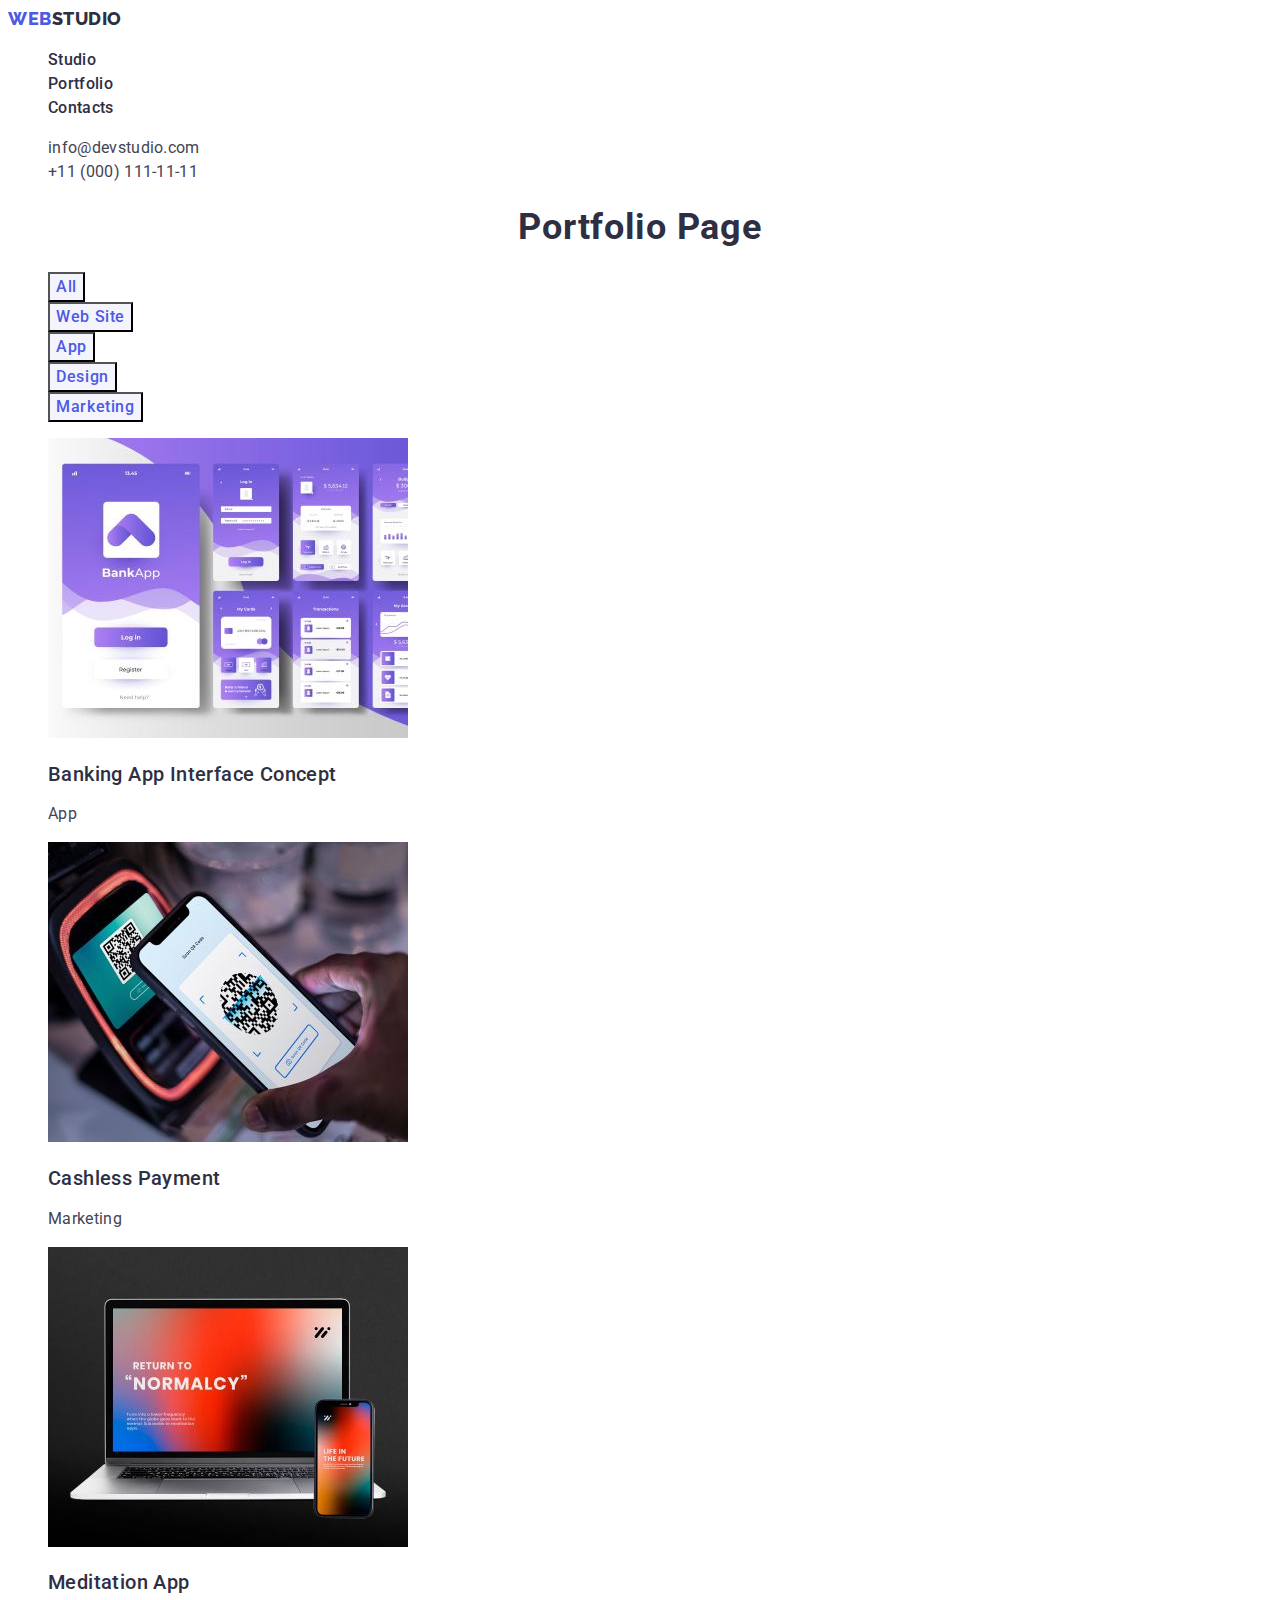
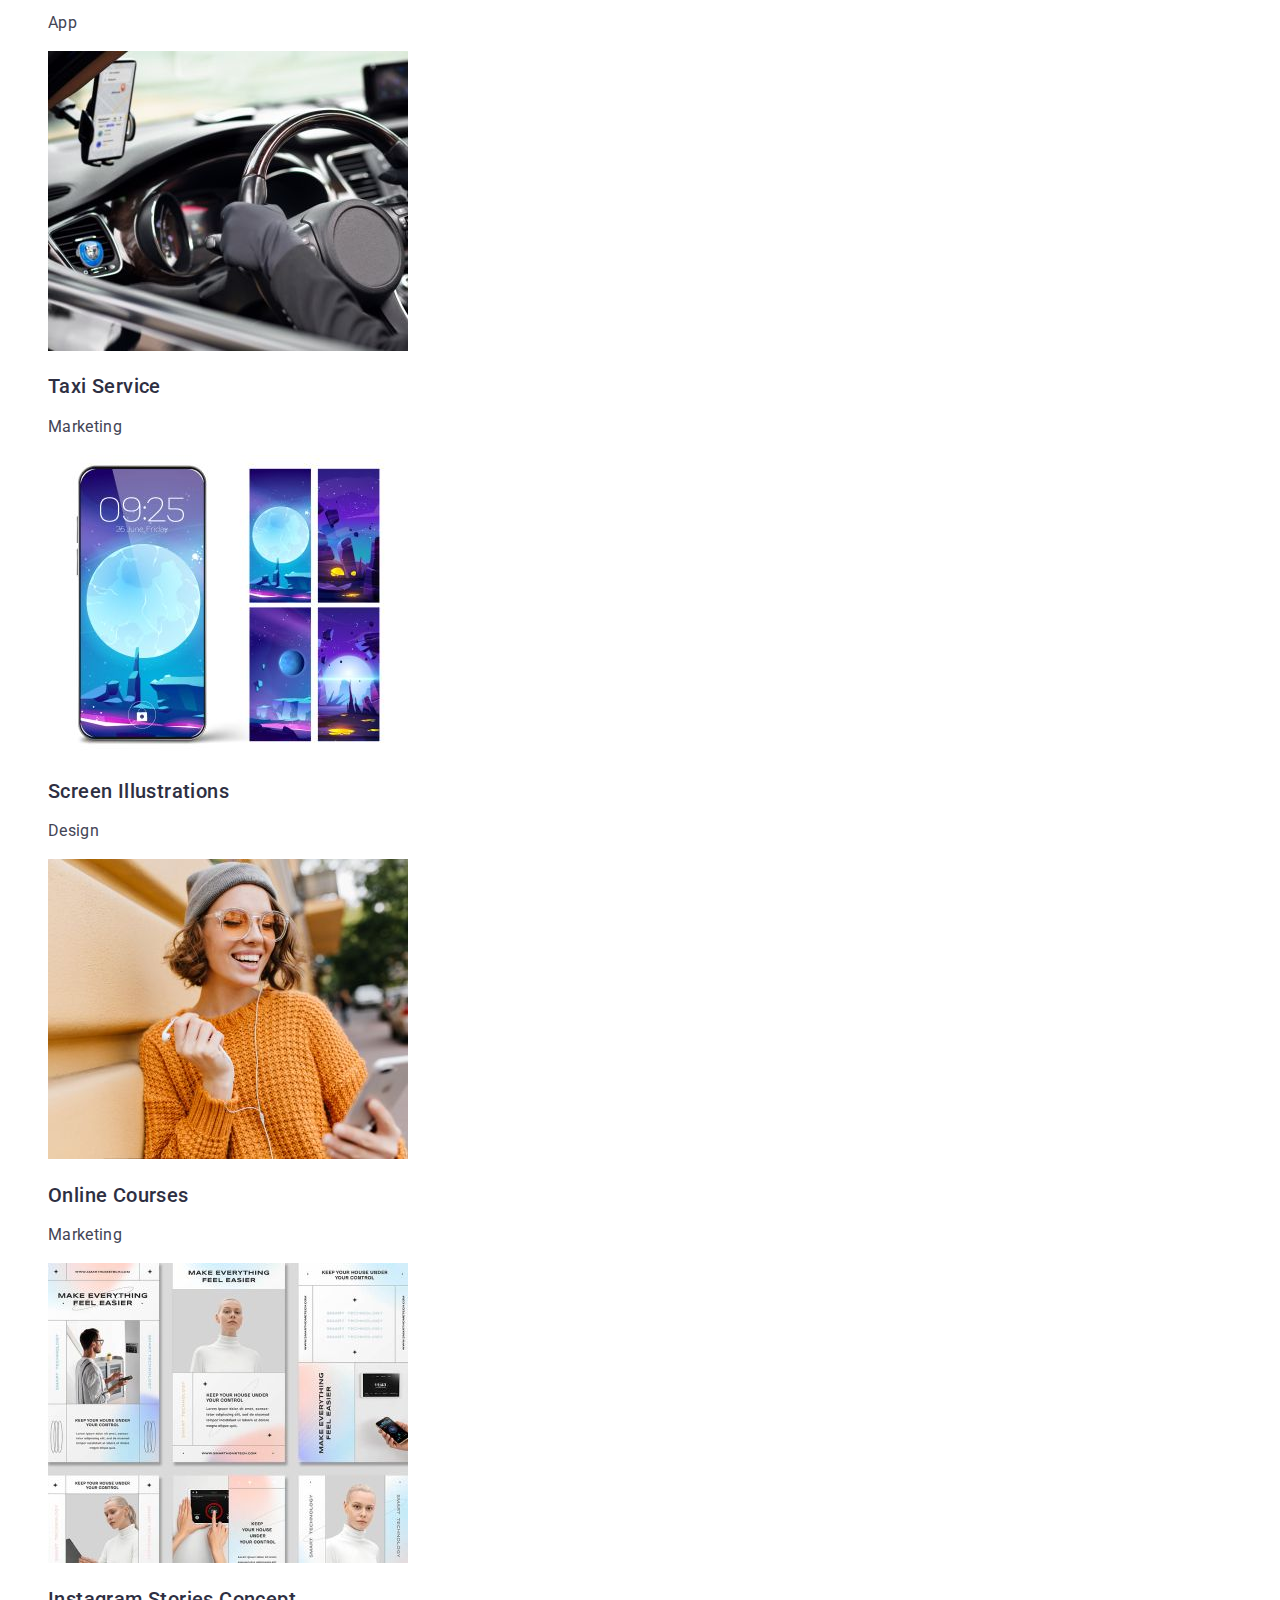
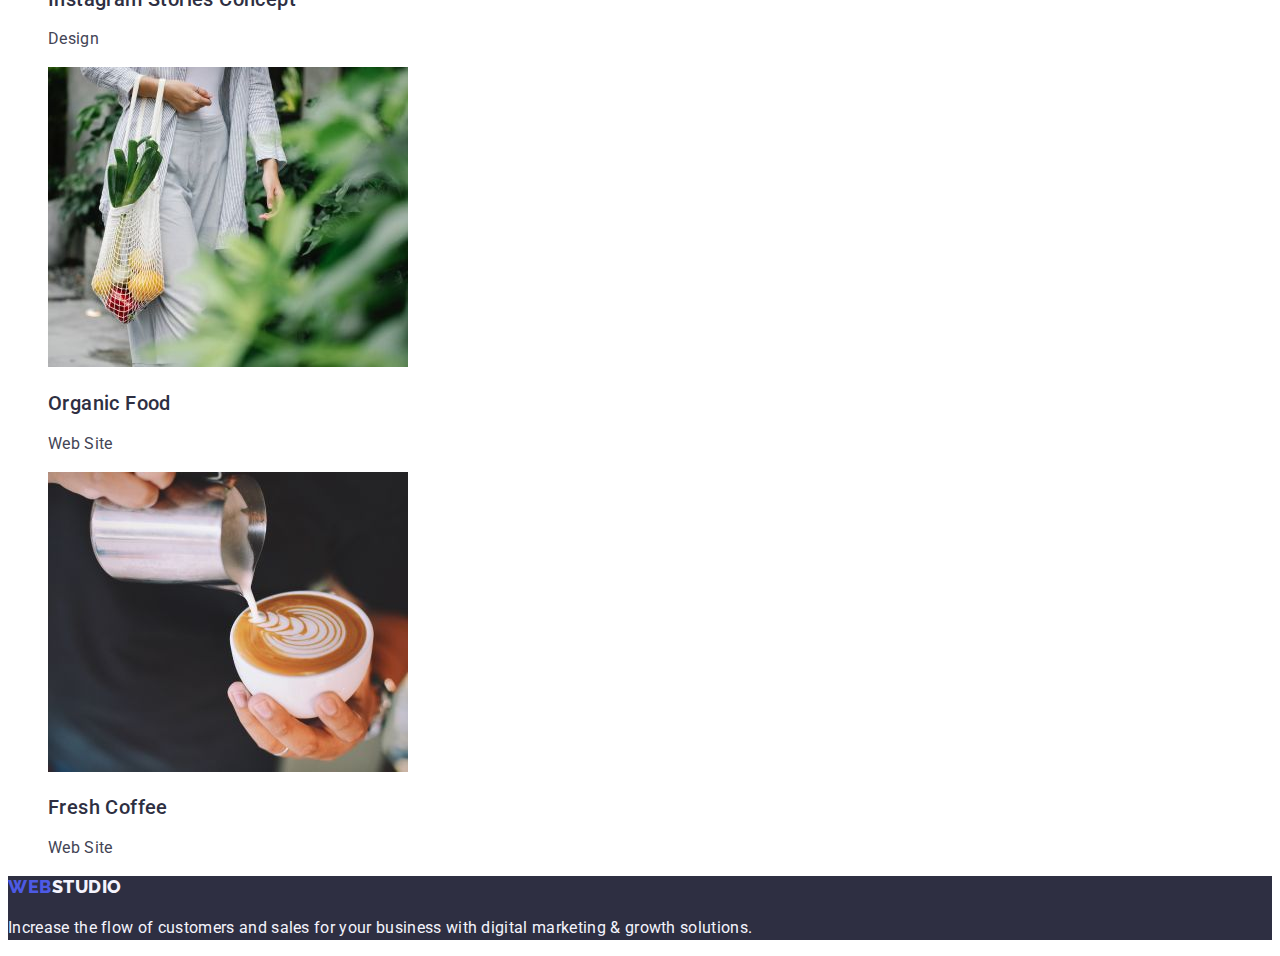
==== portfolio.html @ 2786436b "Initial commit" ====
<!DOCTYPE html>
<html lang="en">
  <!-- HEAD START -->
  <head>
    <!-- META INFORMATION -->
    <meta charset="UTF-8" />
    <meta http-equiv="X-UA-Compatible" content="IE=edge" />
    <meta name="viewport" content="width=device-width, initial-scale=1.0" />
    <meta name="description" content="WebStudio" />
    <!-- TITLE -->
    <title>WebStudio</title>
    <!-- FAVICON -->
    <link
      rel="shortcut icon"
      href="./images/icons/site_logo.svg"
      type="image/svg"
    />
    <!-- NORMALIZE -->
    <link
      rel="stylesheet"
      href="node_modules/modern-normalize/modern-normalize.css"
    />
    <!-- FONTS -->
    <link rel="preconnect" href="https://fonts.googleapis.com" />
    <link rel="preconnect" href="https://fonts.gstatic.com" crossorigin />
    <link
      href="https://fonts.googleapis.com/css2?family=Raleway:wght@800&family=Roboto:wght@400;500;700;900&display=swap"
      rel="stylesheet"
    />
    <!-- STYLES -->
    <link rel="stylesheet" href="./css/styles.css" />
  </head>
  <!-- HEAD END -->
  <!-- ------------------------------------------------------------------------------ -->
  <!-- BODY START -->
  <body>
    <!-- HEADER START -->
    <header class="header">
      <!-- NAVIGATION -->
      <nav class="site-nav">
        <!-- SITE LOGO -->
        <a class="site-logo link" href="./index.html" aria-label="site-logo">
          Web<span class="site-logo-text">Studio</span>
        </a>
        <!-- Link list -->
        <ul class="nav-list list">
          <li class="nav-list-item">
            <a
              class="nav-list-link link"
              href="./index.html"
              aria-label="link to main page"
            >
              Studio
            </a>
          </li>
          <li class="nav-list-item">
            <a
              class="nav-list-link link"
              href="./portfolio.html"
              aria-label="link to portfolio page"
            >
              Portfolio
            </a>
          </li>
          <li class="nav-list-item">
            <a class="nav-list-link link" href="" aria-label="link to contacts"
              >Contacts</a
            >
          </li>
        </ul>
      </nav>
      <!-- CONTACTS -->
      <address class="contacts">
        <ul class="contacts-list list">
          <li class="contacts-list-item">
            <a
              class="contacts-list-link link"
              href="mailto:info@devstudio.com"
              aria-label="email to webstudio team"
            >
              info@devstudio.com
            </a>
          </li>
          <li class="contacts-list-item">
            <a
              class="contacts-list-link link"
              href="tel:+110001111111"
              aria-label="call to webstudio team"
            >
              +11 (000) 111-11-11
            </a>
          </li>
        </ul>
      </address>
    </header>
    <!-- HEADER END -->
    <!-- ------------------------------------------------------------------------------ -->
    <!-- MAIN START -->
    <main>
      <!-- PROJECT SECTION START -->
      <section class="projects">
        <h1 class="title">Portfolio page</h1>
        <!-- FILTERS LIST-->
        <ul class="filters-list list">
          <li class="filters-list-item">
            <button
              class="filters-button button"
              type="button"
              aria-label="all filter"
            >
              All
            </button>
          </li>
          <li class="filters-list-item">
            <button
              class="filters-button button"
              type="button"
              aria-label="website filter"
            >
              Web Site
            </button>
          </li>
          <li class="filters-list-item">
            <button
              class="filters-button button"
              type="button"
              aria-label="app filter"
            >
              App
            </button>
          </li>
          <li class="filters-list-item">
            <button
              class="filters-button button"
              type="button"
              aria-label="design filter"
            >
              Design
            </button>
          </li>
          <li class="filters-list-item">
            <button
              class="filters-button button"
              type="button"
              aria-label="marketing filter"
            >
              Marketing
            </button>
          </li>
        </ul>
        <!-- PROJECT LIST-->
        <ul class="projects-list list">
          <!-- PROJECT 1 -->
          <li>
            <a class="project-list-link link" href="#" aria-label="banking app">
              <img
                src="./images/portfolio/img_1.jpg"
                alt="template banking app"
                width="360"
                height="300"
              />
              <h2 class="subtitle">Banking App Interface Concept</h2>
              <p class="projects-list-description">App</p>
            </a>
          </li>
          <!-- PROJECT 2 -->
          <li>
            <a
              class="project-list-link link"
              href="#"
              aria-label="cashless payment app"
            >
              <img
                src="./images/portfolio/img_2.jpg"
                alt="phone scanning qr-code for pay"
                width="360"
                height="300"
              />
              <h2 class="subtitle">Cashless Payment</h2>
              <p class="projects-list-description">Marketing</p>
            </a>
          </li>
          <!-- PROJECT 3 -->
          <li>
            <a
              class="project-list-link link"
              href="#"
              aria-label="meditation app"
            >
              <img
                src="./images/portfolio/img_3.jpg"
                alt="template meditation app"
                width="360"
                height="300"
              />
              <h2 class="subtitle">Meditation App</h2>
              <p class="projects-list-description">App</p>
            </a>
          </li>
          <!-- PROJECT 4 -->
          <li>
            <a
              class="project-list-link link"
              href="#"
              aria-label="marketing taxi"
            >
              <img
                src="./images/portfolio/img_4.jpg"
                alt="cab driver in car"
                width="360"
                height="300"
              />
              <h2 class="subtitle">Taxi Service</h2>
              <p class="projects-list-description">Marketing</p>
            </a>
          </li>
          <!-- PROJECT 5 -->
          <li>
            <a
              class="project-list-link link"
              href="#"
              aria-label="wallpapers app"
            >
              <img
                src="./images/portfolio/img_5.jpg"
                alt="wallpapers for phones"
                width="360"
                height="300"
              />
              <h2 class="subtitle">Screen Illustrations</h2>
              <p class="projects-list-description">Design</p>
            </a>
          </li>
          <!-- PROJECT 6 -->
          <li>
            <a
              class="project-list-link link"
              href="#"
              aria-label="marketing online courses"
            >
              <img
                src="./images/portfolio/img_6.jpg"
                alt="smiling young woman"
                width="360"
                height="300"
              />
              <h2 class="subtitle">Online Courses</h2>
              <p class="projects-list-description">Marketing</p>
            </a>
          </li>
          <!-- PROJECT 7 -->
          <li>
            <a
              class="project-list-link link"
              href="#"
              aria-label="design stories for instagram"
            >
              <img
                src="./images/portfolio/img_7.jpg"
                alt="template stories for instagram"
                width="360"
                height="300"
              />
              <h2 class="subtitle">Instagram Stories Concept</h2>
              <p class="projects-list-description">Design</p>
            </a>
          </li>
          <!-- PROJECT 8 -->
          <li>
            <a
              class="project-list-link link"
              href="#"
              aria-label="organic food web site"
            >
              <img
                src="./images/portfolio/img_8.jpg"
                alt="women with full bag of organic food "
                width="360"
                height="300"
              />
              <h2 class="subtitle">Organic Food</h2>
              <p class="projects-list-description">Web Site</p>
            </a>
          </li>
          <!-- PROJECT 9 -->
          <li>
            <a
              class="project-list-link link"
              href="#"
              aria-label="fresh coffee web site"
            >
              <img
                src="./images/portfolio/img_9.jpg"
                alt="making cappuccino"
                width="360"
                height="300"
              />
              <h2 class="subtitle">Fresh Coffee</h2>
              <p class="projects-list-description">Web Site</p>
            </a>
          </li>
        </ul>
      </section>
      <!-- PROJECT SECTION END -->
      <!-- ------------------------------------------------------------------------------ -->
    </main>
    <!-- MAIN END -->
    <!-- ------------------------------------------------------------------------------ -->
    <!-- FOOTER START -->
    <footer class="footer">
      <a class="footer-logo link" href="./index.html">
        Web<span class="footer-logo-text">Studio</span>
      </a>
      <p class="footer-description">
        Increase the flow of customers and sales for your business with digital
        marketing &amp; growth solutions.
      </p>
    </footer>
    <!-- FOOTER END -->
    <!-- ------------------------------------------------------------------------------ -->
  </body>
  <!-- BODY END -->
  <!-- ------------------------------------------------------------------------------ -->
</html>
---- css/styles.css ----
/* ------------------------------------------------------------------------------------------------- */
/* VARIABLES */
/* ------------------------------------------------------------------------------------------------- */
:root {
  /* FONTS */
  --primary-font: Roboto, sans-serif;
  --logo-font: Raleway, sans-serif;
  --letter-spacing: 0.02em;
  /* COLORS */
  --primary-brand-color: #4d5ae5;
  --pressed-state-color: #404bbf;
  --dark-color: #2e2f42;
  --success-color: #31d0aa;
  --text-color: #434455;
  --subtle-text-color: #8e8f99;
  --accent-color: #e7e9fc;
  --light-color: #f4f4fd;
  --white-color: #ffffff;
  /*
    --modal-overlay-color:rgb(46, 47, 66,.4);
    --hero-background-color:rgba(46, 47, 66,.7);
    --modal-background-color:linear-gradient(0deg, rgba(46, 47, 66, 0.4), rgba(46, 47, 66, 0.4)),
                                linear-gradient(0deg, #FCFCFC, #FCFCFC)
     */
}
/* ------------------------------------------------------------------------------------------------- */
/* COMMON STYLES START*/
/* ------------------------------------------------------------------------------------------------- */
body {
  font-family: var(--primary-font);
  /* font-size: 16px; */
  line-height: 1.5;
  letter-spacing: var(--letter-spacing);
  color: var(--text-color);
  background-color: var(--white-color);
}
h1,
h2,
h3 {
  text-transform: capitalize;
}

.list {
  list-style: none;
}

.link {
  color: currentColor;
  text-decoration: none;
}
/* h2 */
.title {
  font-size: 36px;
  font-weight: 700;
  line-height: 1.11;
  color: var(--dark-color);
  letter-spacing: var(--letter-spacing);
  text-align: center;
}
/* h3 */
.subtitle {
  font-size: 20px;
  font-weight: 500;
  line-height: 1.2;
  color: var(--dark-color);
  letter-spacing: var(--letter-spacing);
}

.button {
  font-family: inherit;
  font-size: inherit;
  font-weight: 500;
  line-height: 1.5;
  letter-spacing: 0.04em;
  text-align: center;
  /* text-transform: capitalize; */
}
.button:hover,
.button:focus {
  background-color: var(--pressed-state-color);
  cursor: pointer;
}
/* COMMON STYLES END*/

/* ------------------------------------------------------------------------------------------------- */
/* HEADER START*/
/* ------------------------------------------------------------------------------------------------- */

/* NAVIGATION */

/* SITE LOGO */
.site-logo,
.footer-logo {
  font-family: var(--logo-font);
  font-size: 18px;
  font-weight: 800;
  line-height: 1.17;
  color: var(--primary-brand-color);
  text-transform: uppercase;
  letter-spacing: 0.03em;
}

.site-logo-text {
  color: var(--dark-color);
}
/* NAVIGATION LIST */
.nav-list-link {
  font-weight: 500;
  color: var(--dark-color);
}

.nav-list-link:hover,
.nav-list-link:focus {
  color: var(--pressed-state-color);
}

/* ACTIVE PAGE */
.link--active {
  color: var(--pressed-state-color);
}

/* CONTACTS */
.contacts {
  font-style: normal;
  color: var(--text-color);
}
.contacts-list-link[href='mailto:info@devstudio.com']:hover,
.contacts-list-link[href='mailto:info@devstudio.com']:focus {
  color: var(--pressed-state-color);
}

/* HEADER END*/

/* ------------------------------------------------------------------------------------------------- */
/* MAIN START */
/* ------------------------------------------------------------------------------------------------- */

/* HERO */
.hero {
  background-color: var(--dark-color);
  text-align: center;
}
.hero-title {
  font-size: 56px;
  font-weight: 700;
  line-height: 1.07;
  color: var(--white-color);
  letter-spacing: var(--letter-spacing);
}
.hero-title-word {
  text-transform: lowercase;
}

.hero-button {
  color: var(--white-color);
  background-color: var(--primary-brand-color);
}

/* ------------------------------------------------------------------------------------------------- */

/* FEATURES */

/* ------------------------------------------------------------------------------------------------- */

/* SERVICES */

/* ------------------------------------------------------------------------------------------------- */

/* TEAM */

/* ------------------------------------------------------------------------------------------------- */
.team {
  background-color: var(--light-color);
  text-align: center;
}
.team-list-item {
  background-color: var(--white-color);
}
.team-list-description {
  text-transform: capitalize;
}
/* MAIN END */
/* ------------------------------------------------------------------------------------------------- */
/* FOOTER START*/
/* ------------------------------------------------------------------------------------------------- */
.footer {
  background-color: var(--dark-color);
}
.footer-logo-text {
  color: var(--light-color);
}
.footer-description {
  color: var(--light-color);
}

/* FOOTER END */

/* ------------------------------------------------------------------------------------------------- */
/* PORTFOLIO START*/
/* ------------------------------------------------------------------------------------------------- */

/* FILTERS */
.filters-button {
  color: var(--primary-brand-color);
  background-color: var(--light-color);
}
.filters-button:hover,
.filters-button:focus {
  color: var(--white-color);
}
/* PROJECTS */
.projects-list-description {
  text-transform: capitalize;
}
/* PORTFOLIO END*/
/* ------------------------------------------------------------------------------------------------- */
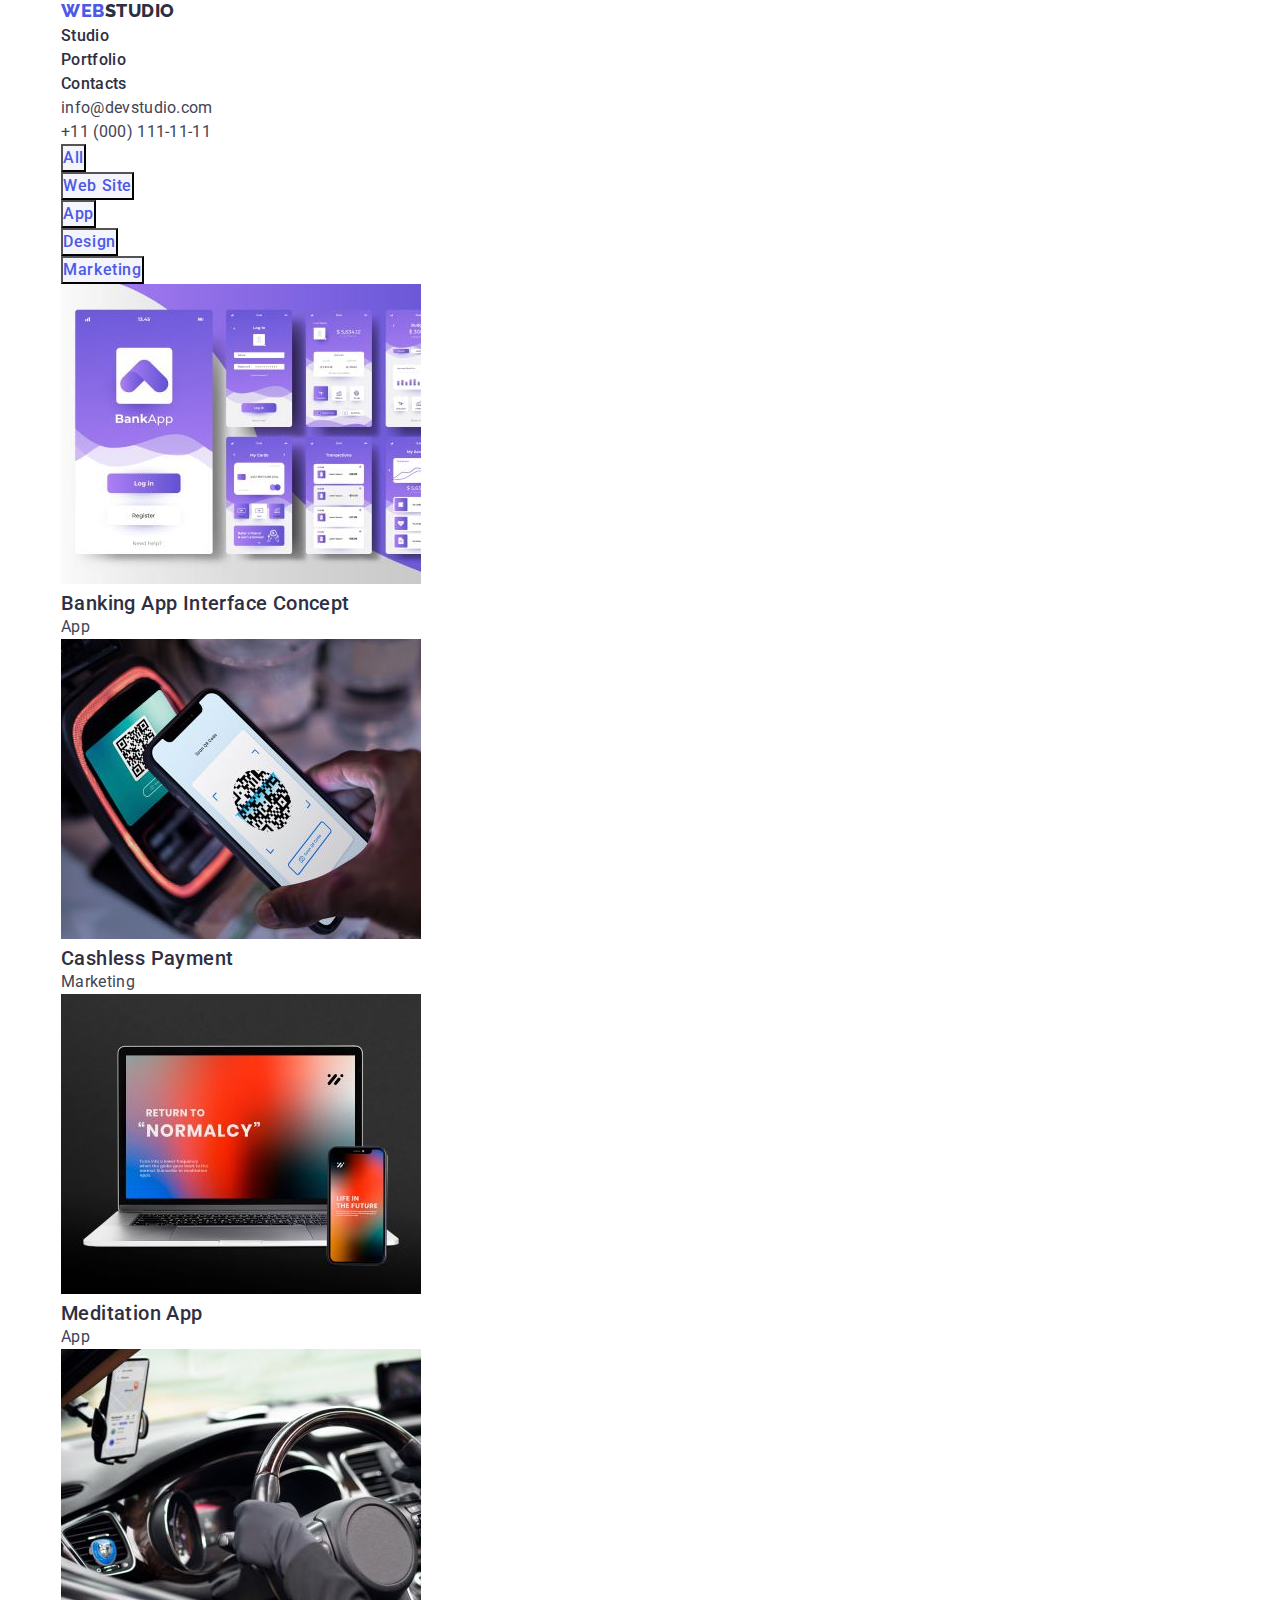
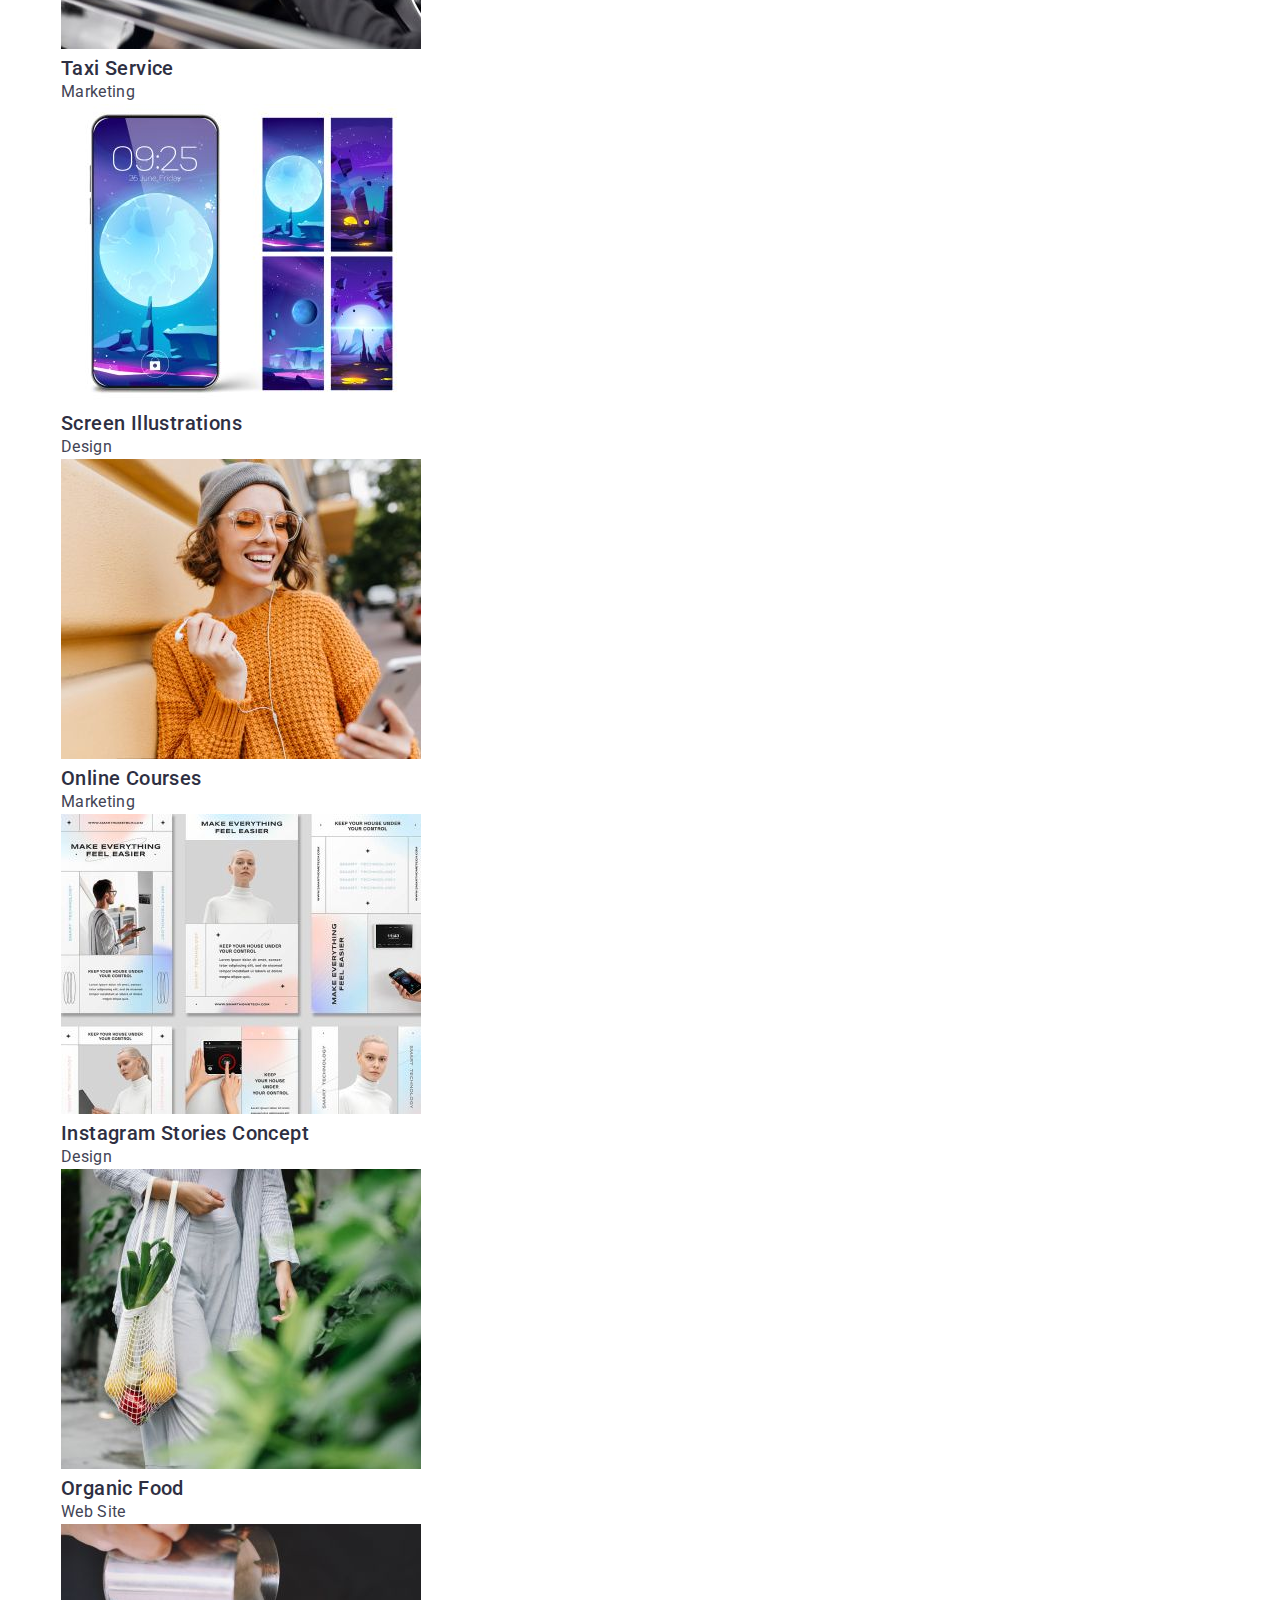
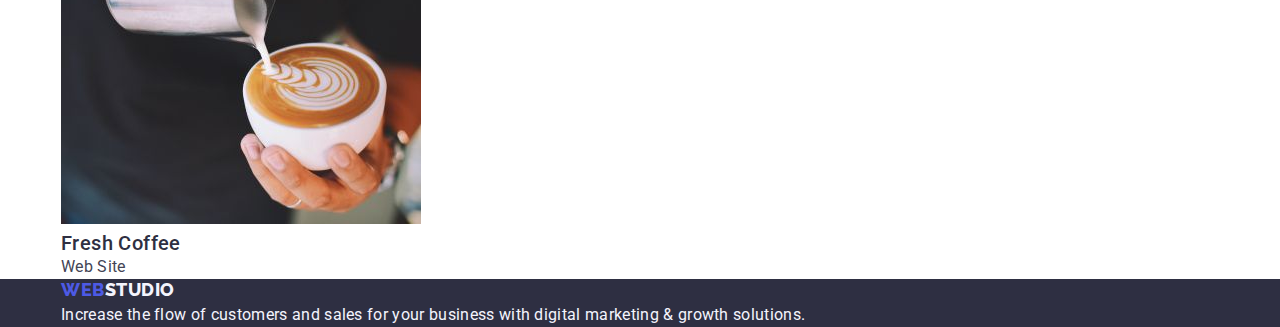
==== commit 429c9fe4: "build: add container" ====
--- a/portfolio.html
+++ b/portfolio.html
@@ -36,62 +36,67 @@
   <body>
     <!-- HEADER START -->
     <header class="header">
-      <!-- NAVIGATION -->
-      <nav class="site-nav">
-        <!-- SITE LOGO -->
-        <a class="site-logo link" href="./index.html" aria-label="site-logo">
-          Web<span class="site-logo-text">Studio</span>
-        </a>
-        <!-- Link list -->
-        <ul class="nav-list list">
-          <li class="nav-list-item">
-            <a
-              class="nav-list-link link"
-              href="./index.html"
-              aria-label="link to main page"
-            >
-              Studio
-            </a>
-          </li>
-          <li class="nav-list-item">
-            <a
-              class="nav-list-link link"
-              href="./portfolio.html"
-              aria-label="link to portfolio page"
-            >
-              Portfolio
-            </a>
-          </li>
-          <li class="nav-list-item">
-            <a class="nav-list-link link" href="" aria-label="link to contacts"
-              >Contacts</a
-            >
-          </li>
-        </ul>
-      </nav>
-      <!-- CONTACTS -->
-      <address class="contacts">
-        <ul class="contacts-list list">
-          <li class="contacts-list-item">
-            <a
-              class="contacts-list-link link"
-              href="mailto:info@devstudio.com"
-              aria-label="email to webstudio team"
-            >
-              info@devstudio.com
-            </a>
-          </li>
-          <li class="contacts-list-item">
-            <a
-              class="contacts-list-link link"
-              href="tel:+110001111111"
-              aria-label="call to webstudio team"
-            >
-              +11 (000) 111-11-11
-            </a>
-          </li>
-        </ul>
-      </address>
+      <div class="container">
+        <!-- NAVIGATION -->
+        <nav class="site-nav">
+          <!-- SITE LOGO -->
+          <a class="site-logo link" href="./index.html" aria-label="site-logo">
+            Web<span class="site-logo-accent">Studio</span>
+          </a>
+          <!-- Link list -->
+          <ul class="nav-list list">
+            <li class="nav-list-item">
+              <a
+                class="nav-list-link link"
+                href="./index.html"
+                aria-label="link to main page"
+              >
+                Studio
+              </a>
+            </li>
+            <li class="nav-list-item">
+              <a
+                class="nav-list-link link"
+                href="./portfolio.html"
+                aria-label="link to portfolio page"
+              >
+                Portfolio
+              </a>
+            </li>
+            <li class="nav-list-item">
+              <a
+                class="nav-list-link link"
+                href=""
+                aria-label="link to contacts"
+                >Contacts</a
+              >
+            </li>
+          </ul>
+        </nav>
+        <!-- CONTACTS -->
+        <address class="contacts">
+          <ul class="contacts-list list">
+            <li class="contacts-list-item">
+              <a
+                class="contacts-list-link link"
+                href="mailto:info@devstudio.com"
+                aria-label="email to webstudio team"
+              >
+                info@devstudio.com
+              </a>
+            </li>
+            <li class="contacts-list-item">
+              <a
+                class="contacts-list-link link"
+                href="tel:+110001111111"
+                aria-label="call to webstudio team"
+              >
+                +11 (000) 111-11-11
+              </a>
+            </li>
+          </ul>
+        </address>
+      </div>
     </header>
     <!-- HEADER END -->
     <!-- ------------------------------------------------------------------------------ -->
@@ -99,207 +104,213 @@
     <main>
       <!-- PROJECT SECTION START -->
       <section class="projects">
-        <h1 class="title">Portfolio page</h1>
-        <!-- FILTERS LIST-->
-        <ul class="filters-list list">
-          <li class="filters-list-item">
-            <button
-              class="filters-button button"
-              type="button"
-              aria-label="all filter"
-            >
-              All
-            </button>
-          </li>
-          <li class="filters-list-item">
-            <button
-              class="filters-button button"
-              type="button"
-              aria-label="website filter"
-            >
-              Web Site
-            </button>
-          </li>
-          <li class="filters-list-item">
-            <button
-              class="filters-button button"
-              type="button"
-              aria-label="app filter"
-            >
-              App
-            </button>
-          </li>
-          <li class="filters-list-item">
-            <button
-              class="filters-button button"
-              type="button"
-              aria-label="design filter"
-            >
-              Design
-            </button>
-          </li>
-          <li class="filters-list-item">
-            <button
-              class="filters-button button"
-              type="button"
-              aria-label="marketing filter"
-            >
-              Marketing
-            </button>
-          </li>
-        </ul>
-        <!-- PROJECT LIST-->
-        <ul class="projects-list list">
-          <!-- PROJECT 1 -->
-          <li>
-            <a class="project-list-link link" href="#" aria-label="banking app">
-              <img
-                src="./images/portfolio/img_1.jpg"
-                alt="template banking app"
-                width="360"
-                height="300"
-              />
-              <h2 class="subtitle">Banking App Interface Concept</h2>
-              <p class="projects-list-description">App</p>
-            </a>
-          </li>
-          <!-- PROJECT 2 -->
-          <li>
-            <a
-              class="project-list-link link"
-              href="#"
-              aria-label="cashless payment app"
-            >
-              <img
-                src="./images/portfolio/img_2.jpg"
-                alt="phone scanning qr-code for pay"
-                width="360"
-                height="300"
-              />
-              <h2 class="subtitle">Cashless Payment</h2>
-              <p class="projects-list-description">Marketing</p>
-            </a>
-          </li>
-          <!-- PROJECT 3 -->
-          <li>
-            <a
-              class="project-list-link link"
-              href="#"
-              aria-label="meditation app"
-            >
-              <img
-                src="./images/portfolio/img_3.jpg"
-                alt="template meditation app"
-                width="360"
-                height="300"
-              />
-              <h2 class="subtitle">Meditation App</h2>
-              <p class="projects-list-description">App</p>
-            </a>
-          </li>
-          <!-- PROJECT 4 -->
-          <li>
-            <a
-              class="project-list-link link"
-              href="#"
-              aria-label="marketing taxi"
-            >
-              <img
-                src="./images/portfolio/img_4.jpg"
-                alt="cab driver in car"
-                width="360"
-                height="300"
-              />
-              <h2 class="subtitle">Taxi Service</h2>
-              <p class="projects-list-description">Marketing</p>
-            </a>
-          </li>
-          <!-- PROJECT 5 -->
-          <li>
-            <a
-              class="project-list-link link"
-              href="#"
-              aria-label="wallpapers app"
-            >
-              <img
-                src="./images/portfolio/img_5.jpg"
-                alt="wallpapers for phones"
-                width="360"
-                height="300"
-              />
-              <h2 class="subtitle">Screen Illustrations</h2>
-              <p class="projects-list-description">Design</p>
-            </a>
-          </li>
-          <!-- PROJECT 6 -->
-          <li>
-            <a
-              class="project-list-link link"
-              href="#"
-              aria-label="marketing online courses"
-            >
-              <img
-                src="./images/portfolio/img_6.jpg"
-                alt="smiling young woman"
-                width="360"
-                height="300"
-              />
-              <h2 class="subtitle">Online Courses</h2>
-              <p class="projects-list-description">Marketing</p>
-            </a>
-          </li>
-          <!-- PROJECT 7 -->
-          <li>
-            <a
-              class="project-list-link link"
-              href="#"
-              aria-label="design stories for instagram"
-            >
-              <img
-                src="./images/portfolio/img_7.jpg"
-                alt="template stories for instagram"
-                width="360"
-                height="300"
-              />
-              <h2 class="subtitle">Instagram Stories Concept</h2>
-              <p class="projects-list-description">Design</p>
-            </a>
-          </li>
-          <!-- PROJECT 8 -->
-          <li>
-            <a
-              class="project-list-link link"
-              href="#"
-              aria-label="organic food web site"
-            >
-              <img
-                src="./images/portfolio/img_8.jpg"
-                alt="women with full bag of organic food "
-                width="360"
-                height="300"
-              />
-              <h2 class="subtitle">Organic Food</h2>
-              <p class="projects-list-description">Web Site</p>
-            </a>
-          </li>
-          <!-- PROJECT 9 -->
-          <li>
-            <a
-              class="project-list-link link"
-              href="#"
-              aria-label="fresh coffee web site"
-            >
-              <img
-                src="./images/portfolio/img_9.jpg"
-                alt="making cappuccino"
-                width="360"
-                height="300"
-              />
-              <h2 class="subtitle">Fresh Coffee</h2>
-              <p class="projects-list-description">Web Site</p>
-            </a>
-          </li>
-        </ul>
+        <div class="container">
+          <h1 class="visually-hidden title">Portfolio page</h1>
+          <!-- FILTERS LIST-->
+          <ul class="filters-list list">
+            <li class="filters-list-item">
+              <button
+                class="filters-button button"
+                type="button"
+                aria-label="all filter"
+              >
+                All
+              </button>
+            </li>
+            <li class="filters-list-item">
+              <button
+                class="filters-button button"
+                type="button"
+                aria-label="website filter"
+              >
+                Web Site
+              </button>
+            </li>
+            <li class="filters-list-item">
+              <button
+                class="filters-button button"
+                type="button"
+                aria-label="app filter"
+              >
+                App
+              </button>
+            </li>
+            <li class="filters-list-item">
+              <button
+                class="filters-button button"
+                type="button"
+                aria-label="design filter"
+              >
+                Design
+              </button>
+            </li>
+            <li class="filters-list-item">
+              <button
+                class="filters-button button"
+                type="button"
+                aria-label="marketing filter"
+              >
+                Marketing
+              </button>
+            </li>
+          </ul>
+          <!-- PROJECT LIST-->
+          <ul class="projects-list list">
+            <!-- PROJECT 1 -->
+            <li>
+              <a
+                class="project-list-link link"
+                href="#"
+                aria-label="banking app"
+              >
+                <img
+                  src="./images/portfolio/img_1.jpg"
+                  alt="template banking app"
+                  width="360"
+                  height="300"
+                />
+                <h2 class="subtitle">Banking App Interface Concept</h2>
+                <p class="projects-list-description">App</p>
+              </a>
+            </li>
+            <!-- PROJECT 2 -->
+            <li>
+              <a
+                class="project-list-link link"
+                href="#"
+                aria-label="cashless payment app"
+              >
+                <img
+                  src="./images/portfolio/img_2.jpg"
+                  alt="phone scanning qr-code for pay"
+                  width="360"
+                  height="300"
+                />
+                <h2 class="subtitle">Cashless Payment</h2>
+                <p class="projects-list-description">Marketing</p>
+              </a>
+            </li>
+            <!-- PROJECT 3 -->
+            <li>
+              <a
+                class="project-list-link link"
+                href="#"
+                aria-label="meditation app"
+              >
+                <img
+                  src="./images/portfolio/img_3.jpg"
+                  alt="template meditation app"
+                  width="360"
+                  height="300"
+                />
+                <h2 class="subtitle">Meditation App</h2>
+                <p class="projects-list-description">App</p>
+              </a>
+            </li>
+            <!-- PROJECT 4 -->
+            <li>
+              <a
+                class="project-list-link link"
+                href="#"
+                aria-label="marketing taxi"
+              >
+                <img
+                  src="./images/portfolio/img_4.jpg"
+                  alt="cab driver in car"
+                  width="360"
+                  height="300"
+                />
+                <h2 class="subtitle">Taxi Service</h2>
+                <p class="projects-list-description">Marketing</p>
+              </a>
+            </li>
+            <!-- PROJECT 5 -->
+            <li>
+              <a
+                class="project-list-link link"
+                href="#"
+                aria-label="wallpapers app"
+              >
+                <img
+                  src="./images/portfolio/img_5.jpg"
+                  alt="wallpapers for phones"
+                  width="360"
+                  height="300"
+                />
+                <h2 class="subtitle">Screen Illustrations</h2>
+                <p class="projects-list-description">Design</p>
+              </a>
+            </li>
+            <!-- PROJECT 6 -->
+            <li>
+              <a
+                class="project-list-link link"
+                href="#"
+                aria-label="marketing online courses"
+              >
+                <img
+                  src="./images/portfolio/img_6.jpg"
+                  alt="smiling young woman"
+                  width="360"
+                  height="300"
+                />
+                <h2 class="subtitle">Online Courses</h2>
+                <p class="projects-list-description">Marketing</p>
+              </a>
+            </li>
+            <!-- PROJECT 7 -->
+            <li>
+              <a
+                class="project-list-link link"
+                href="#"
+                aria-label="design stories for instagram"
+              >
+                <img
+                  src="./images/portfolio/img_7.jpg"
+                  alt="template stories for instagram"
+                  width="360"
+                  height="300"
+                />
+                <h2 class="subtitle">Instagram Stories Concept</h2>
+                <p class="projects-list-description">Design</p>
+              </a>
+            </li>
+            <!-- PROJECT 8 -->
+            <li>
+              <a
+                class="project-list-link link"
+                href="#"
+                aria-label="organic food web site"
+              >
+                <img
+                  src="./images/portfolio/img_8.jpg"
+                  alt="women with full bag of organic food "
+                  width="360"
+                  height="300"
+                />
+                <h2 class="subtitle">Organic Food</h2>
+                <p class="projects-list-description">Web Site</p>
+              </a>
+            </li>
+            <!-- PROJECT 9 -->
+            <li>
+              <a
+                class="project-list-link link"
+                href="#"
+                aria-label="fresh coffee web site"
+              >
+                <img
+                  src="./images/portfolio/img_9.jpg"
+                  alt="making cappuccino"
+                  width="360"
+                  height="300"
+                />
+                <h2 class="subtitle">Fresh Coffee</h2>
+                <p class="projects-list-description">Web Site</p>
+              </a>
+            </li>
+          </ul>
+        </div>
       </section>
       <!-- PROJECT SECTION END -->
       <!-- ------------------------------------------------------------------------------ -->
@@ -308,13 +319,15 @@
     <!-- ------------------------------------------------------------------------------ -->
     <!-- FOOTER START -->
     <footer class="footer">
-      <a class="footer-logo link" href="./index.html">
-        Web<span class="footer-logo-text">Studio</span>
-      </a>
-      <p class="footer-description">
-        Increase the flow of customers and sales for your business with digital
-        marketing &amp; growth solutions.
-      </p>
+      <div class="container">
+        <a class="footer-logo link" href="./index.html">
+          Web<span class="footer-logo-accent">Studio</span>
+        </a>
+        <p class="footer-description">
+          Increase the flow of customers and sales for your business with
+          digital marketing &amp; growth solutions.
+        </p>
+      </div>
     </footer>
     <!-- FOOTER END -->
     <!-- ------------------------------------------------------------------------------ -->
--- a/css/styles.css
+++ b/css/styles.css
@@ -1,6 +1,8 @@
-/* ------------------------------------------------------------------------------------------------- */
-/* VARIABLES */
-/* ------------------------------------------------------------------------------------------------- */
+/**
+  |============================
+  | VARIABLES
+  |============================
+*/
 :root {
   /* FONTS */
   --primary-font: Roboto, sans-serif;
@@ -23,35 +25,65 @@
                                 linear-gradient(0deg, #FCFCFC, #FCFCFC)
      */
 }
-/* ------------------------------------------------------------------------------------------------- */
-/* COMMON STYLES START*/
-/* ------------------------------------------------------------------------------------------------- */
+/**
+  |============================
+  | BASE STYLES START
+  |============================
+*/
 body {
   font-family: var(--primary-font);
-  /* font-size: 16px; */
   line-height: 1.5;
   letter-spacing: var(--letter-spacing);
   color: var(--text-color);
   background-color: var(--white-color);
 }
+.container {
+  max-width: 1158px;
+  margin: 0 auto;
+  padding: 0 15px;
+}
+/* RESET STYLES */
+*,
+*::before,
+*::after {
+  margin: 0;
+  padding: 0;
+}
+.list {
+  list-style: none;
+}
+
+.link {
+  color: currentColor;
+  text-decoration: none;
+}
+.img {
+  display: block;
+  max-width: 100%;
+}
+/*VISUALLY HIDDEN*/
+.visually-hidden {
+  position: absolute;
+  width: 1px;
+  height: 1px;
+  margin: -1px;
+  border: 0;
+  padding: 0;
+  white-space: nowrap;
+  clip-path: inset(100%);
+  clip: rect(0 0 0 0);
+  overflow: hidden;
+}
+/* h1-h3 */
 h1,
 h2,
 h3 {
   text-transform: capitalize;
 }
 
-.list {
-  list-style: none;
-}
-
-.link {
-  color: currentColor;
-  text-decoration: none;
-}
 /* h2 */
 .title {
   font-size: 36px;
-  font-weight: 700;
   line-height: 1.11;
   color: var(--dark-color);
   letter-spacing: var(--letter-spacing);
@@ -65,7 +97,7 @@
   color: var(--dark-color);
   letter-spacing: var(--letter-spacing);
 }
-
+/* BUTTON */
 .button {
   font-family: inherit;
   font-size: inherit;
@@ -80,14 +112,18 @@
   background-color: var(--pressed-state-color);
   cursor: pointer;
 }
-/* COMMON STYLES END*/
-
-/* ------------------------------------------------------------------------------------------------- */
-/* HEADER START*/
-/* ------------------------------------------------------------------------------------------------- */
-
+
+/**
+  |============================
+  | BASE STYLES END
+  |============================
+*/
+/**
+  |============================
+  | HEADER START
+  |============================
+*/
 /* NAVIGATION */
-
 /* SITE LOGO */
 .site-logo,
 .footer-logo {
@@ -100,7 +136,7 @@
   letter-spacing: 0.03em;
 }
 
-.site-logo-text {
+.site-logo-accent {
   color: var(--dark-color);
 }
 /* NAVIGATION LIST */
@@ -142,7 +178,6 @@
 }
 .hero-title {
   font-size: 56px;
-  font-weight: 700;
   line-height: 1.07;
   color: var(--white-color);
   letter-spacing: var(--letter-spacing);
@@ -186,7 +221,7 @@
 .footer {
   background-color: var(--dark-color);
 }
-.footer-logo-text {
+.footer-logo-accent {
   color: var(--light-color);
 }
 .footer-description {
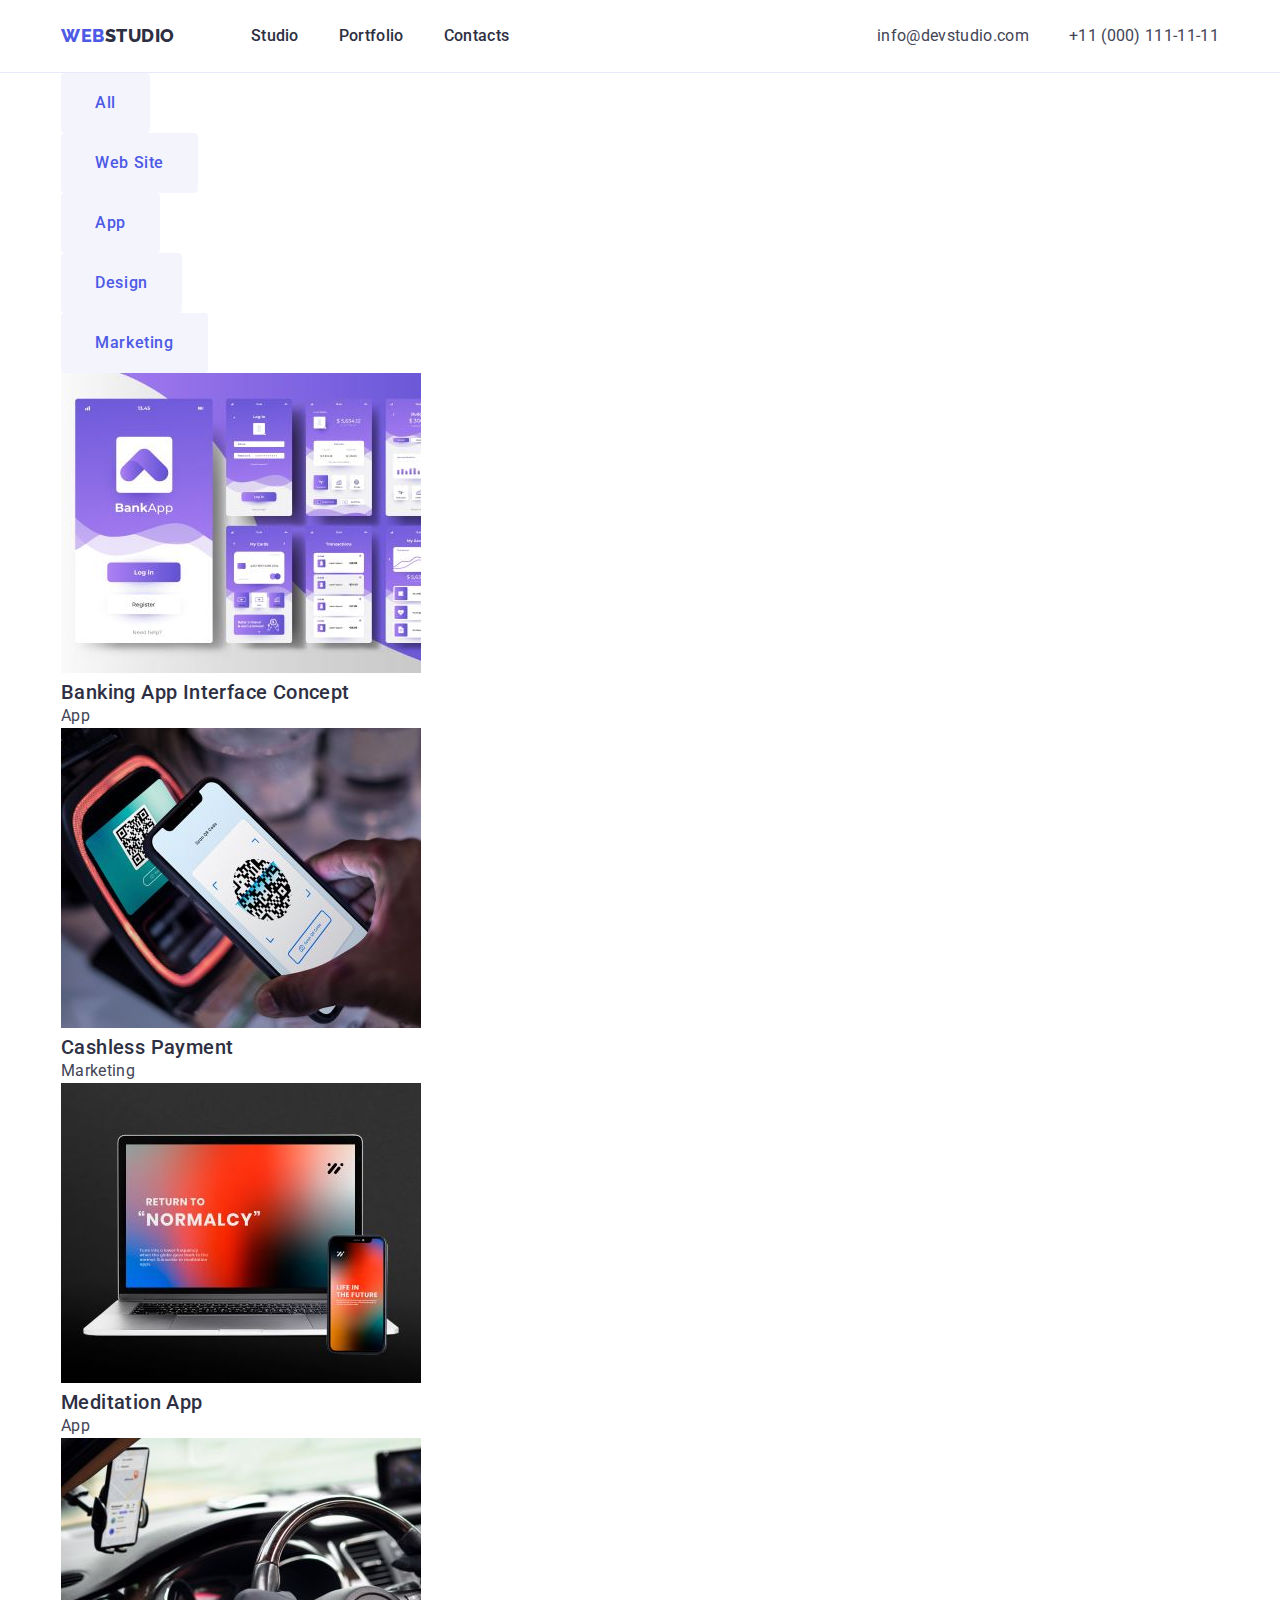
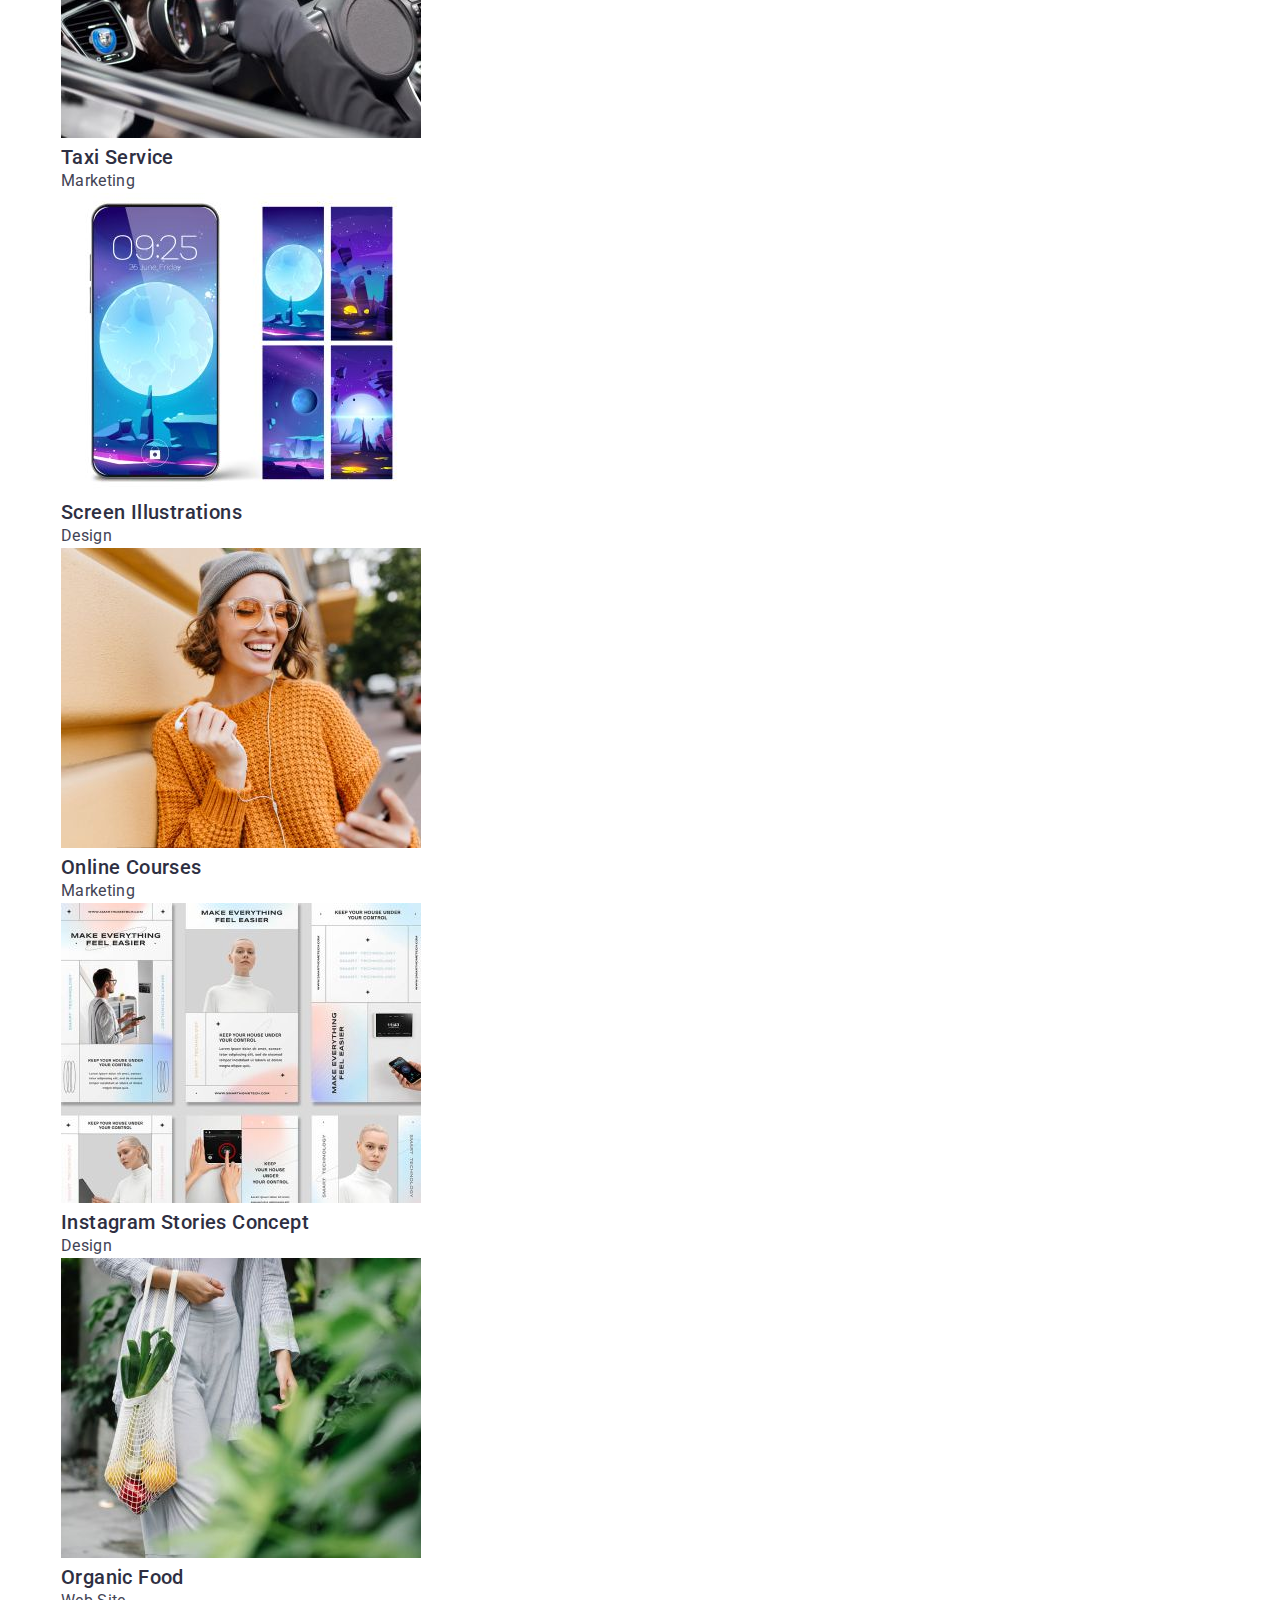
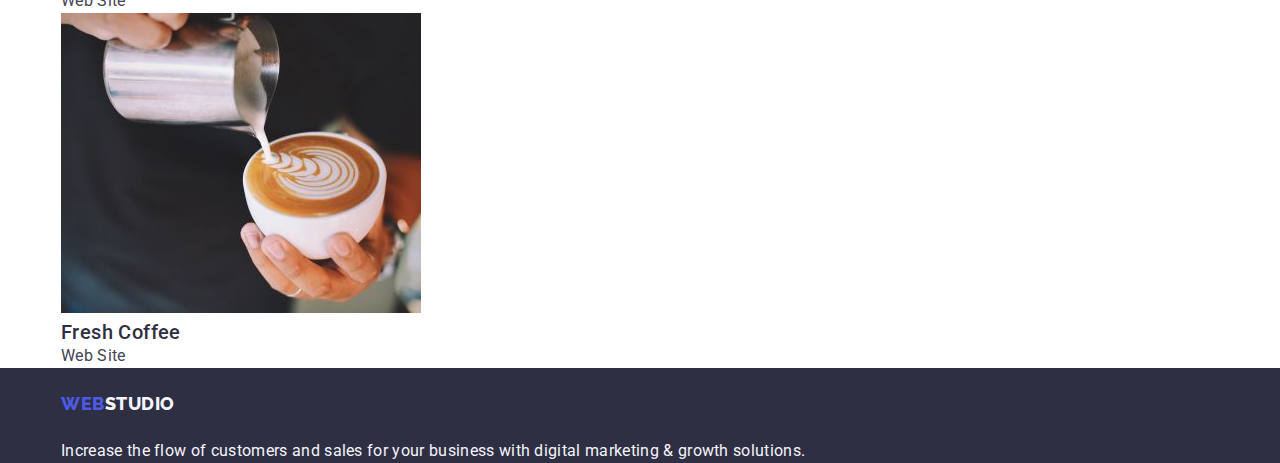
==== commit 064bd105: "buid: add styles for header hero section" ====
--- a/portfolio.html
+++ b/portfolio.html
@@ -320,7 +320,7 @@
     <!-- FOOTER START -->
     <footer class="footer">
       <div class="container">
-        <a class="footer-logo link" href="./index.html">
+        <a class="site-logo link" href="./index.html">
           Web<span class="footer-logo-accent">Studio</span>
         </a>
         <p class="footer-description">
--- a/css/styles.css
+++ b/css/styles.css
@@ -54,12 +54,14 @@
 }
 
 .link {
+  display: block;
   color: currentColor;
   text-decoration: none;
 }
 .img {
   display: block;
   max-width: 100%;
+  height: auto;
 }
 /*VISUALLY HIDDEN*/
 .visually-hidden {
@@ -99,18 +101,20 @@
 }
 /* BUTTON */
 .button {
+  padding: 16px 32px;
   font-family: inherit;
   font-size: inherit;
   font-weight: 500;
   line-height: 1.5;
   letter-spacing: 0.04em;
-  text-align: center;
-  /* text-transform: capitalize; */
+  border-color: transparent;
+  border-radius: 4px;
+  text-align: center;
+  cursor: pointer;
 }
 .button:hover,
 .button:focus {
   background-color: var(--pressed-state-color);
-  cursor: pointer;
 }
 
 /**
@@ -123,10 +127,28 @@
   | HEADER START
   |============================
 */
+.header {
+  border-bottom: 1px solid var(--accent-color);
+}
+.header > .container,
+.site-nav,
+.nav-list,
+.contacts-list {
+  display: flex;
+  justify-content: center;
+  align-items: center;
+}
+
 /* NAVIGATION */
+.site-nav {
+  margin-right: auto;
+}
+.nav-list-item:not(:last-child) {
+  margin-right: 40px;
+}
 /* SITE LOGO */
-.site-logo,
-.footer-logo {
+.site-logo {
+  padding: 25px 0;
   font-family: var(--logo-font);
   font-size: 18px;
   font-weight: 800;
@@ -139,6 +161,9 @@
 .site-logo-accent {
   color: var(--dark-color);
 }
+.site-nav .site-logo {
+  margin-right: 76px;
+}
 /* NAVIGATION LIST */
 .nav-list-link {
   font-weight: 500;
@@ -149,7 +174,10 @@
 .nav-list-link:focus {
   color: var(--pressed-state-color);
 }
-
+.nav-list-link,
+.contacts-list-link {
+  padding: 24px 0;
+}
 /* ACTIVE PAGE */
 .link--active {
   color: var(--pressed-state-color);
@@ -160,6 +188,9 @@
   font-style: normal;
   color: var(--text-color);
 }
+.contacts-list-item:not(:last-child) {
+  margin-right: 40px;
+}
 .contacts-list-link[href='mailto:info@devstudio.com']:hover,
 .contacts-list-link[href='mailto:info@devstudio.com']:focus {
   color: var(--pressed-state-color);
@@ -173,10 +204,13 @@
 
 /* HERO */
 .hero {
+  padding: 188px 0;
   background-color: var(--dark-color);
   text-align: center;
 }
 .hero-title {
+  max-width: 496px;
+  margin: 0 auto 48px;
   font-size: 56px;
   line-height: 1.07;
   color: var(--white-color);
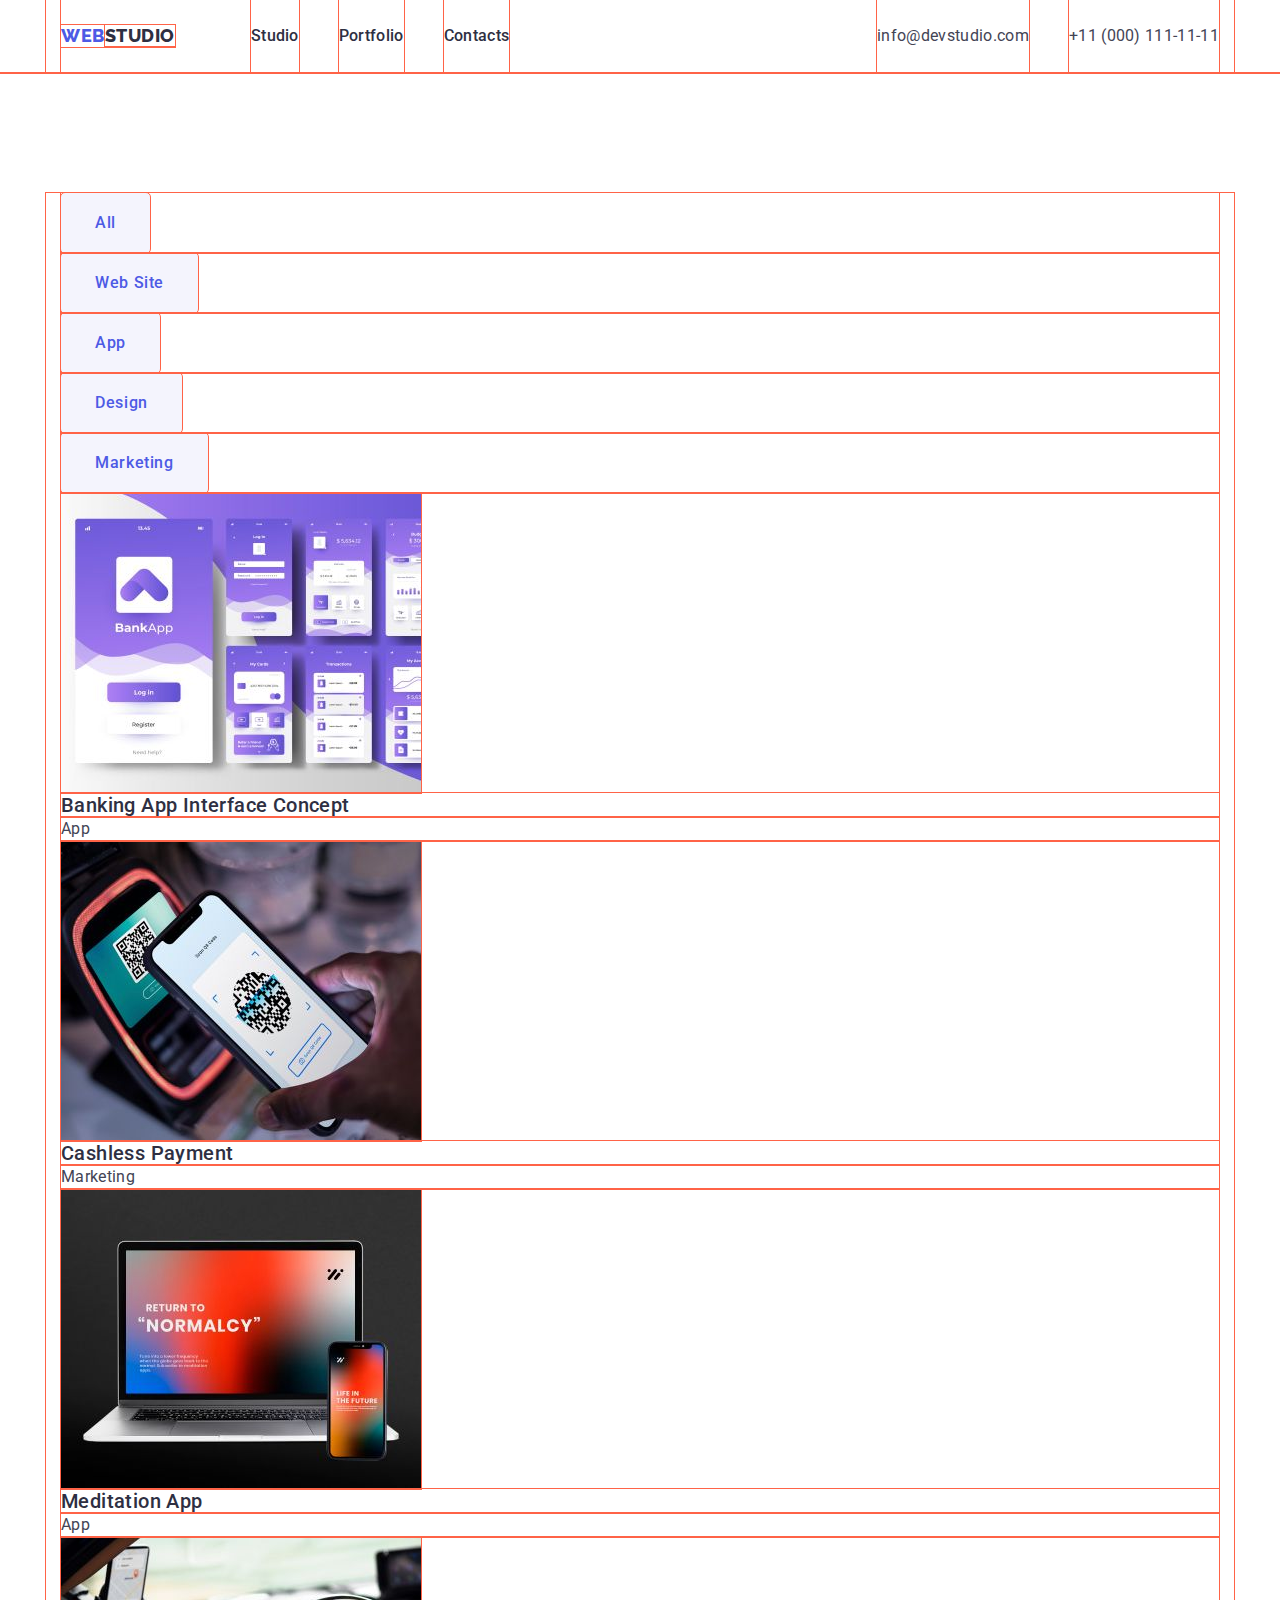
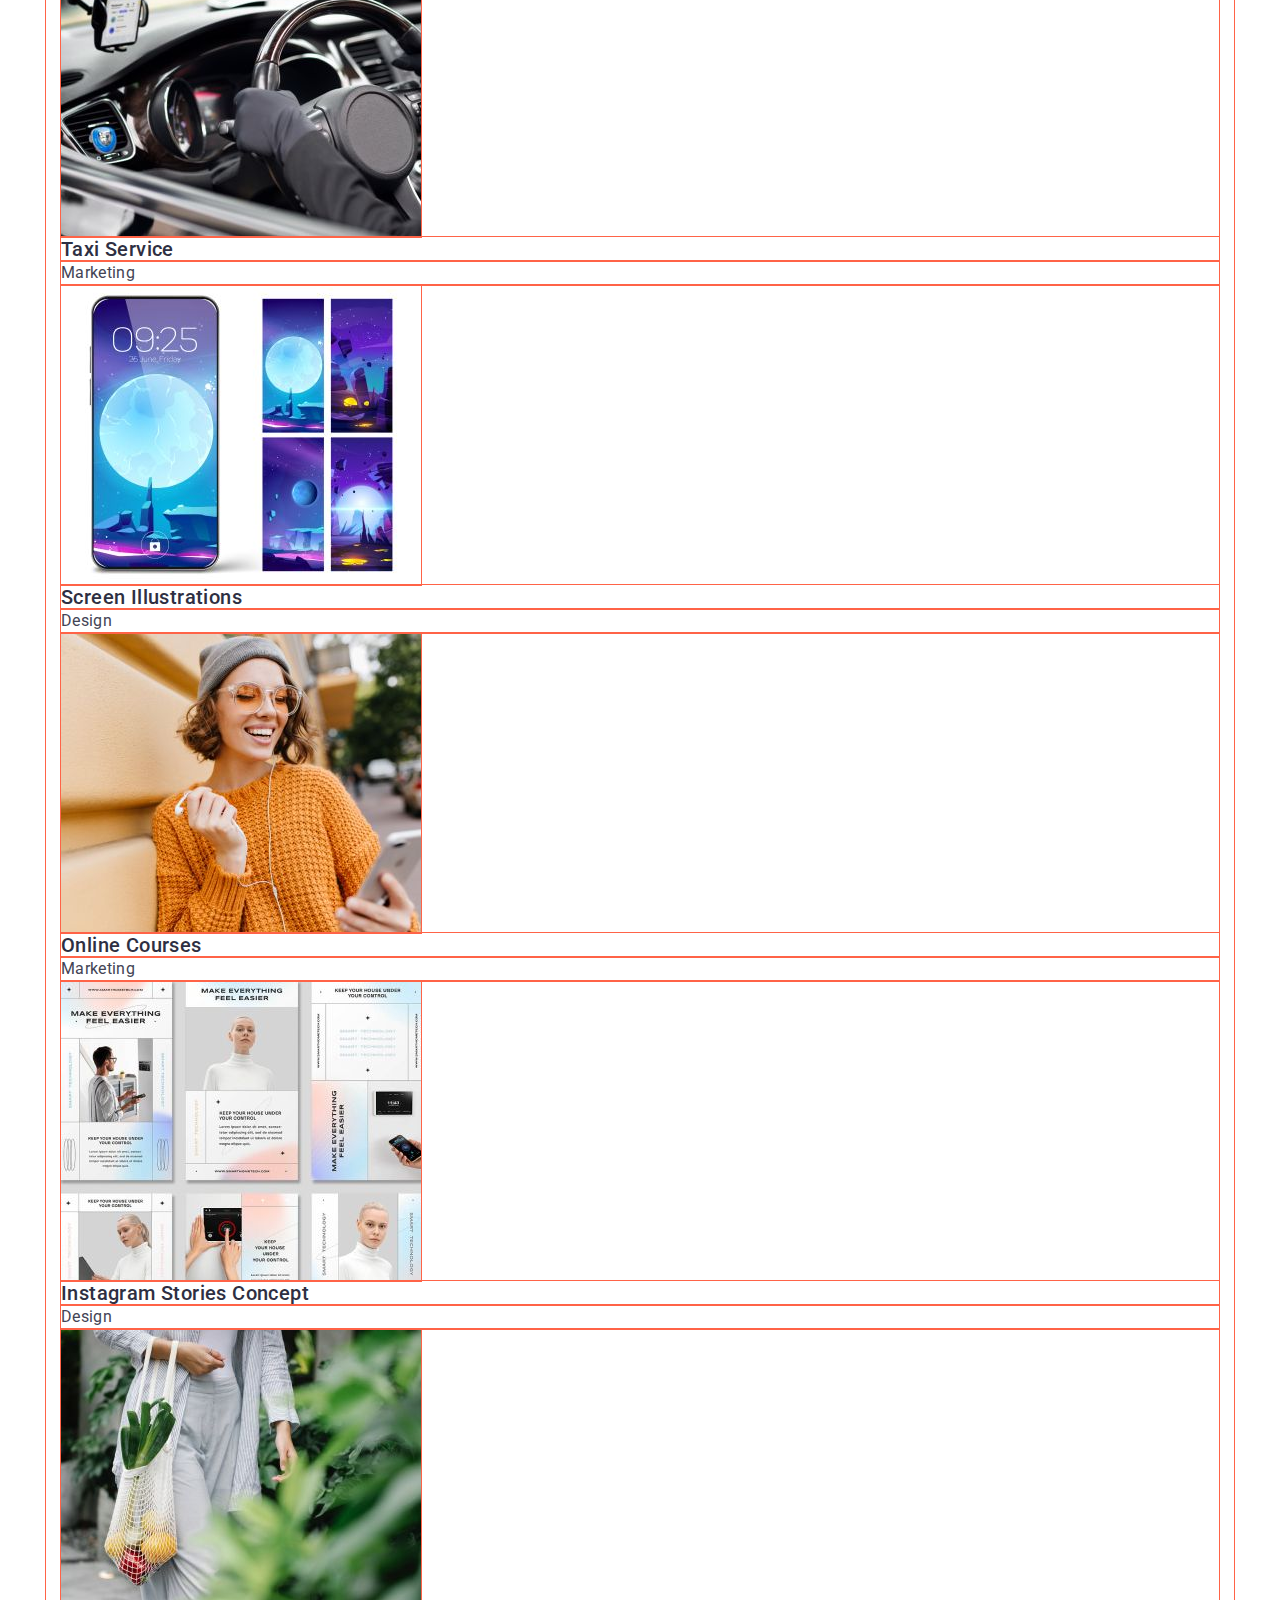
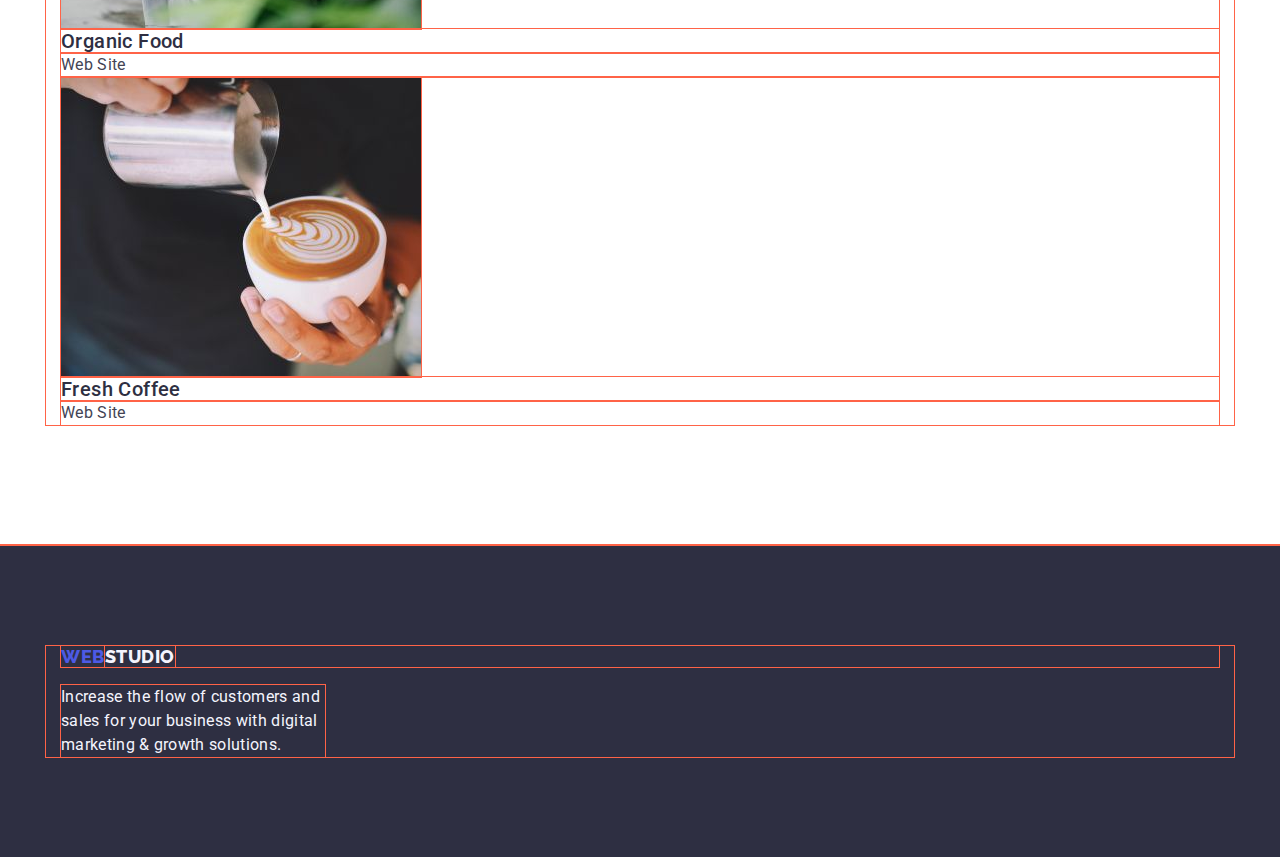
==== commit 702e7844: "build: add styles for features and team sections" ====
--- a/portfolio.html
+++ b/portfolio.html
@@ -41,7 +41,7 @@
         <nav class="site-nav">
           <!-- SITE LOGO -->
           <a class="site-logo link" href="./index.html" aria-label="site-logo">
-            Web<span class="site-logo-accent">Studio</span>
+            Web<span class="site-logo--light">Studio</span>
           </a>
           <!-- Link list -->
           <ul class="nav-list list">
@@ -321,7 +321,7 @@
     <footer class="footer">
       <div class="container">
         <a class="site-logo link" href="./index.html">
-          Web<span class="footer-logo-accent">Studio</span>
+          Web<span class="site-logo--dark">Studio</span>
         </a>
         <p class="footer-description">
           Increase the flow of customers and sales for your business with
--- a/css/styles.css
+++ b/css/styles.css
@@ -24,6 +24,9 @@
     --modal-background-color:linear-gradient(0deg, rgba(46, 47, 66, 0.4), rgba(46, 47, 66, 0.4)),
                                 linear-gradient(0deg, #FCFCFC, #FCFCFC)
      */
+  /* size */
+  --desktop-width: 1158px;
+  --container-padding: 15px;
 }
 /**
   |============================
@@ -38,9 +41,9 @@
   background-color: var(--white-color);
 }
 .container {
-  max-width: 1158px;
+  max-width: var(--desktop-width);
   margin: 0 auto;
-  padding: 0 15px;
+  padding: 0 var(--container-padding);
 }
 /* RESET STYLES */
 *,
@@ -48,6 +51,7 @@
 *::after {
   margin: 0;
   padding: 0;
+  outline: 1px solid tomato;
 }
 .list {
   list-style: none;
@@ -58,7 +62,7 @@
   color: currentColor;
   text-decoration: none;
 }
-.img {
+img {
   display: block;
   max-width: 100%;
   height: auto;
@@ -76,6 +80,10 @@
   clip: rect(0 0 0 0);
   overflow: hidden;
 }
+/* section */
+section {
+  padding: 120px 0;
+}
 /* h1-h3 */
 h1,
 h2,
@@ -148,7 +156,6 @@
 }
 /* SITE LOGO */
 .site-logo {
-  padding: 25px 0;
   font-family: var(--logo-font);
   font-size: 18px;
   font-weight: 800;
@@ -158,8 +165,11 @@
   letter-spacing: 0.03em;
 }
 
-.site-logo-accent {
+.site-logo--light {
   color: var(--dark-color);
+}
+.site-logo--dark {
+  color: var(--light-color);
 }
 .site-nav .site-logo {
   margin-right: 76px;
@@ -228,11 +238,44 @@
 /* ------------------------------------------------------------------------------------------------- */
 
 /* FEATURES */
-
+.features {
+  padding-bottom: 60px;
+}
+.features-list {
+  display: flex;
+  justify-content: space-between;
+}
+.features-list-item {
+  --interval: 24px;
+  flex-basis: calc(
+    (var(--desktop-width) - 2 * var(--container-padding) - 3 * var(--interval)) /
+      4
+  );
+}
+
+.features-list-item .subtitle {
+  margin-bottom: 8px;
+}
 /* ------------------------------------------------------------------------------------------------- */
 
 /* SERVICES */
-
+.services {
+  padding-top: 60px;
+}
+.services .title {
+  margin-bottom: 72px;
+}
+.services-list {
+  display: flex;
+  justify-content: space-between;
+}
+.services-list-item {
+  --interval: 24px;
+  flex-basis: calc(
+    (var(--desktop-width) - 2 * var(--container-padding) - 2 * var(--interval)) /
+      3
+  );
+}
 /* ------------------------------------------------------------------------------------------------- */
 
 /* TEAM */
@@ -242,8 +285,29 @@
   background-color: var(--light-color);
   text-align: center;
 }
+.team .title {
+  margin-bottom: 72px;
+}
+.team-list {
+  display: flex;
+  justify-content: space-between;
+}
 .team-list-item {
+  --interval: 24px;
+  flex-basis: calc(
+    (var(--desktop-width) - 2 * var(--container-padding) - 3 * var(--interval)) /
+      4
+  );
   background-color: var(--white-color);
+}
+.team-list-wrapper {
+  padding: 32px 0;
+  border-radius: 0px 0px 4px 4px;
+  box-shadow: 0px 2px 1px 0px #2e2f4214, 0px 1px 1px 0px #2e2f4229,
+    0px 1px 6px 0px #2e2f4214;
+}
+.team-list-wrapper .subtitle {
+  margin-bottom: 8px;
 }
 .team-list-description {
   text-transform: capitalize;
@@ -253,12 +317,15 @@
 /* FOOTER START*/
 /* ------------------------------------------------------------------------------------------------- */
 .footer {
+  padding: 101px 0 100px;
   background-color: var(--dark-color);
 }
-.footer-logo-accent {
-  color: var(--light-color);
-}
+.footer .site-logo {
+  margin-bottom: 18px;
+}
+
 .footer-description {
+  max-width: 264px;
   color: var(--light-color);
 }
 
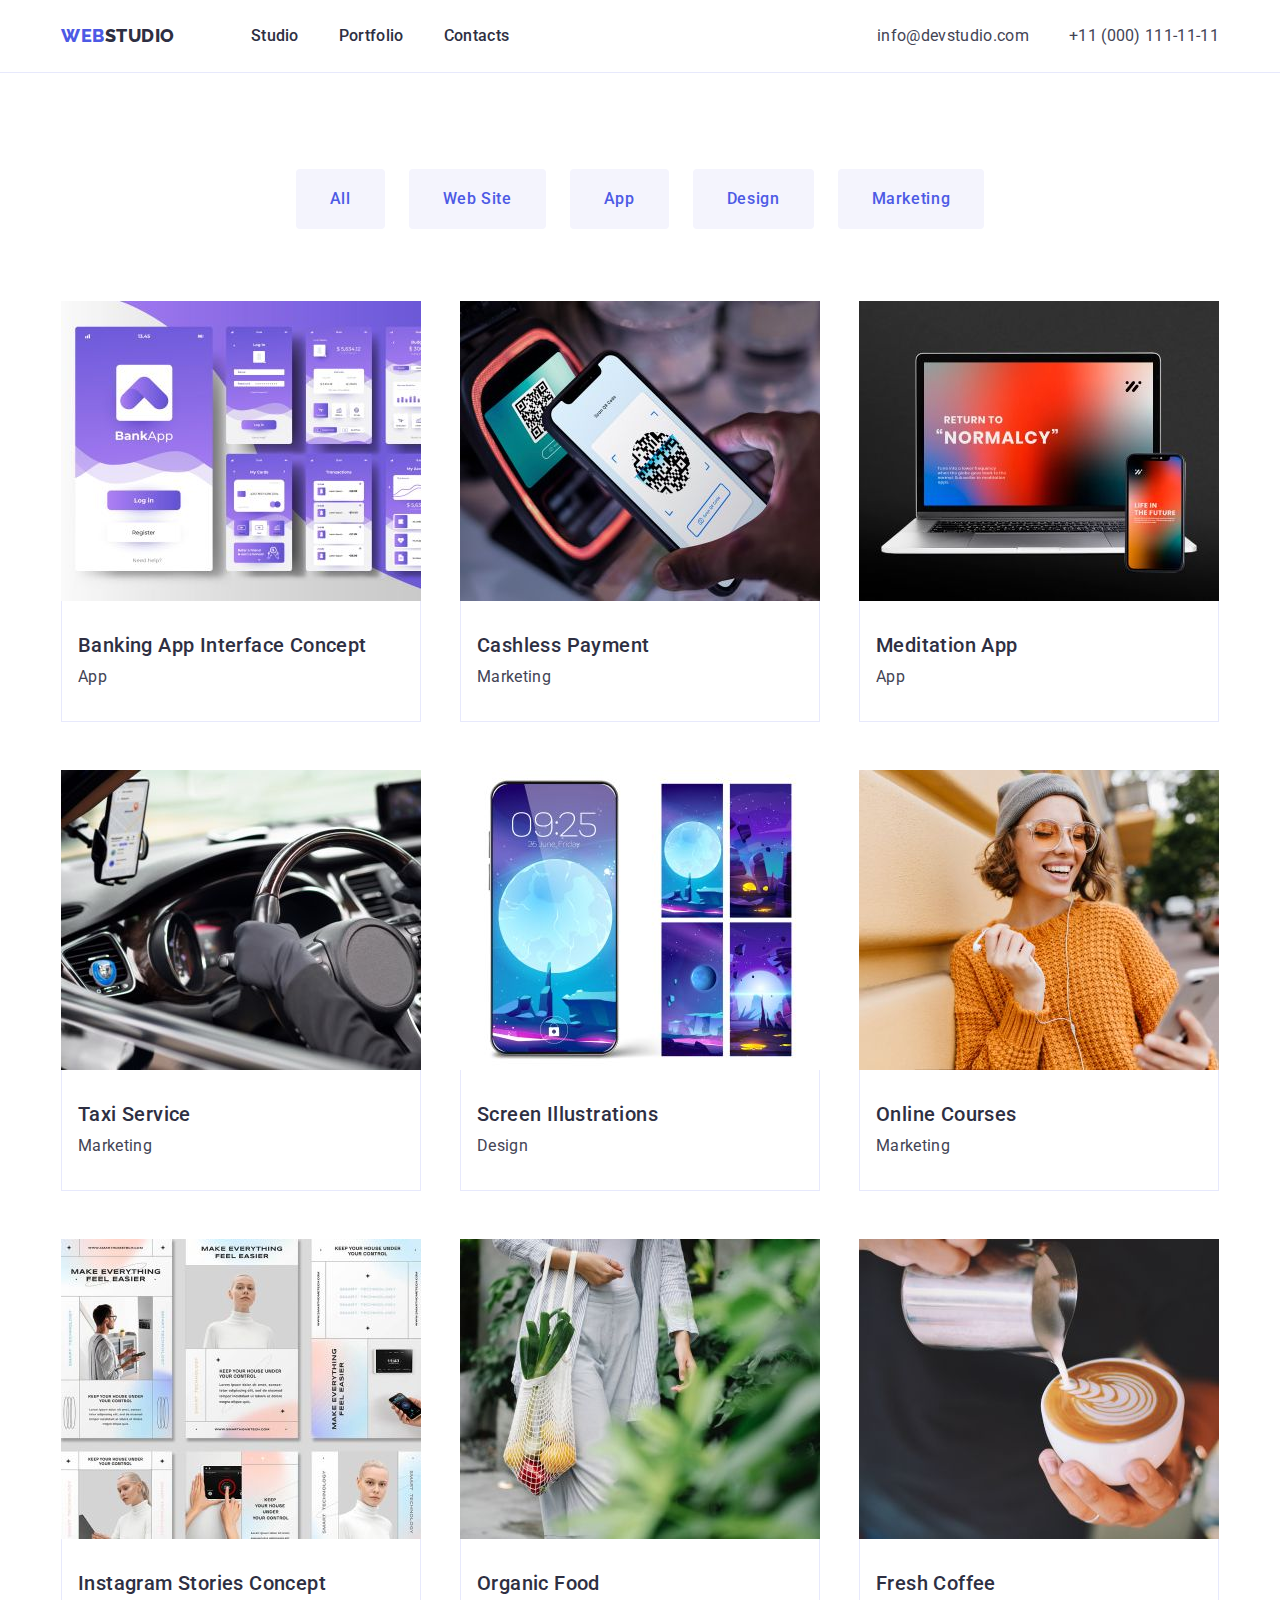
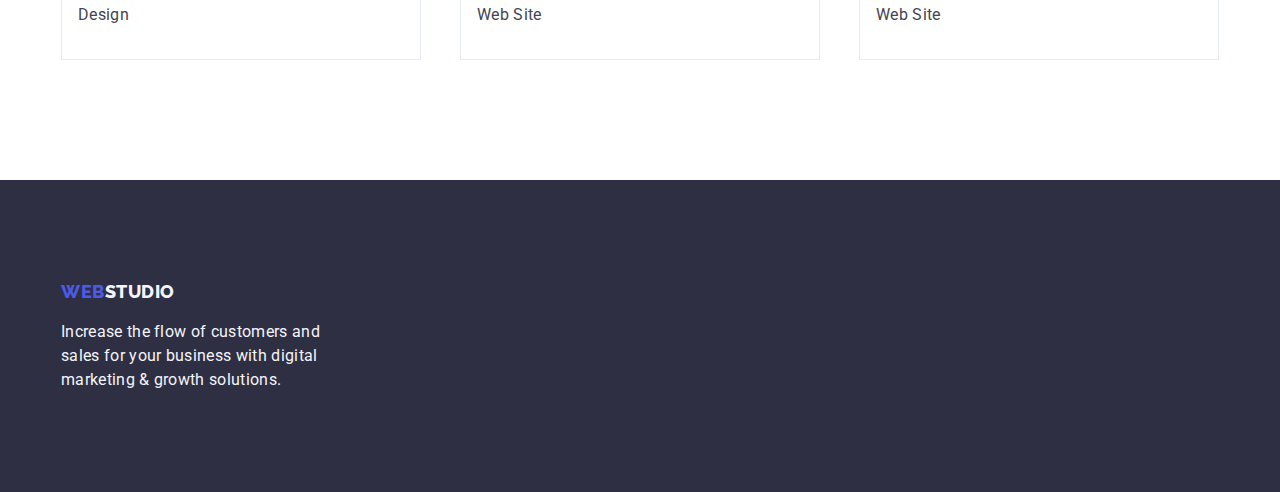
==== commit 0d3ca3b1: "build: add styles for portfolio sections" ====
--- a/portfolio.html
+++ b/portfolio.html
@@ -103,7 +103,7 @@
     <!-- MAIN START -->
     <main>
       <!-- PROJECT SECTION START -->
-      <section class="projects">
+      <section class="portfolio">
         <div class="container">
           <h1 class="visually-hidden title">Portfolio page</h1>
           <!-- FILTERS LIST-->
@@ -157,7 +157,7 @@
           <!-- PROJECT LIST-->
           <ul class="projects-list list">
             <!-- PROJECT 1 -->
-            <li>
+            <li class="projects-list-item">
               <a
                 class="project-list-link link"
                 href="#"
@@ -169,12 +169,14 @@
                   width="360"
                   height="300"
                 />
-                <h2 class="subtitle">Banking App Interface Concept</h2>
-                <p class="projects-list-description">App</p>
+                <div class="projects-list-wrapper">
+                  <h2 class="subtitle">Banking App Interface Concept</h2>
+                  <p class="projects-list-description">App</p>
+                </div>
               </a>
             </li>
             <!-- PROJECT 2 -->
-            <li>
+            <li class="projects-list-item">
               <a
                 class="project-list-link link"
                 href="#"
@@ -186,12 +188,14 @@
                   width="360"
                   height="300"
                 />
-                <h2 class="subtitle">Cashless Payment</h2>
-                <p class="projects-list-description">Marketing</p>
+                <div class="projects-list-wrapper">
+                  <h2 class="subtitle">Cashless Payment</h2>
+                  <p class="projects-list-description">Marketing</p>
+                </div>
               </a>
             </li>
             <!-- PROJECT 3 -->
-            <li>
+            <li class="projects-list-item">
               <a
                 class="project-list-link link"
                 href="#"
@@ -203,12 +207,14 @@
                   width="360"
                   height="300"
                 />
-                <h2 class="subtitle">Meditation App</h2>
-                <p class="projects-list-description">App</p>
+                <div class="projects-list-wrapper">
+                  <h2 class="subtitle">Meditation App</h2>
+                  <p class="projects-list-description">App</p>
+                </div>
               </a>
             </li>
             <!-- PROJECT 4 -->
-            <li>
+            <li class="projects-list-item">
               <a
                 class="project-list-link link"
                 href="#"
@@ -220,12 +226,14 @@
                   width="360"
                   height="300"
                 />
-                <h2 class="subtitle">Taxi Service</h2>
-                <p class="projects-list-description">Marketing</p>
+                <div class="projects-list-wrapper">
+                  <h2 class="subtitle">Taxi Service</h2>
+                  <p class="projects-list-description">Marketing</p>
+                </div>
               </a>
             </li>
             <!-- PROJECT 5 -->
-            <li>
+            <li class="projects-list-item">
               <a
                 class="project-list-link link"
                 href="#"
@@ -237,12 +245,14 @@
                   width="360"
                   height="300"
                 />
-                <h2 class="subtitle">Screen Illustrations</h2>
-                <p class="projects-list-description">Design</p>
+                <div class="projects-list-wrapper">
+                  <h2 class="subtitle">Screen Illustrations</h2>
+                  <p class="projects-list-description">Design</p>
+                </div>
               </a>
             </li>
             <!-- PROJECT 6 -->
-            <li>
+            <li class="projects-list-item">
               <a
                 class="project-list-link link"
                 href="#"
@@ -254,12 +264,14 @@
                   width="360"
                   height="300"
                 />
-                <h2 class="subtitle">Online Courses</h2>
-                <p class="projects-list-description">Marketing</p>
+                <div class="projects-list-wrapper">
+                  <h2 class="subtitle">Online Courses</h2>
+                  <p class="projects-list-description">Marketing</p>
+                </div>
               </a>
             </li>
             <!-- PROJECT 7 -->
-            <li>
+            <li class="projects-list-item">
               <a
                 class="project-list-link link"
                 href="#"
@@ -271,12 +283,14 @@
                   width="360"
                   height="300"
                 />
-                <h2 class="subtitle">Instagram Stories Concept</h2>
-                <p class="projects-list-description">Design</p>
+                <div class="projects-list-wrapper">
+                  <h2 class="subtitle">Instagram Stories Concept</h2>
+                  <p class="projects-list-description">Design</p>
+                </div>
               </a>
             </li>
             <!-- PROJECT 8 -->
-            <li>
+            <li class="projects-list-item">
               <a
                 class="project-list-link link"
                 href="#"
@@ -288,12 +302,14 @@
                   width="360"
                   height="300"
                 />
-                <h2 class="subtitle">Organic Food</h2>
-                <p class="projects-list-description">Web Site</p>
+                <div class="projects-list-wrapper">
+                  <h2 class="subtitle">Organic Food</h2>
+                  <p class="projects-list-description">Web Site</p>
+                </div>
               </a>
             </li>
             <!-- PROJECT 9 -->
-            <li>
+            <li class="projects-list-item">
               <a
                 class="project-list-link link"
                 href="#"
@@ -305,8 +321,10 @@
                   width="360"
                   height="300"
                 />
-                <h2 class="subtitle">Fresh Coffee</h2>
-                <p class="projects-list-description">Web Site</p>
+                <div class="projects-list-wrapper">
+                  <h2 class="subtitle">Fresh Coffee</h2>
+                  <p class="projects-list-description">Web Site</p>
+                </div>
               </a>
             </li>
           </ul>
--- a/css/styles.css
+++ b/css/styles.css
@@ -33,25 +33,13 @@
   | BASE STYLES START
   |============================
 */
-body {
-  font-family: var(--primary-font);
-  line-height: 1.5;
-  letter-spacing: var(--letter-spacing);
-  color: var(--text-color);
-  background-color: var(--white-color);
-}
-.container {
-  max-width: var(--desktop-width);
-  margin: 0 auto;
-  padding: 0 var(--container-padding);
-}
 /* RESET STYLES */
 *,
 *::before,
 *::after {
   margin: 0;
   padding: 0;
-  outline: 1px solid tomato;
+  /* outline: 1px solid tomato; */
 }
 .list {
   list-style: none;
@@ -67,6 +55,7 @@
   max-width: 100%;
   height: auto;
 }
+/* ------------------------------------------------------------------------------------------------- */
 /*VISUALLY HIDDEN*/
 .visually-hidden {
   position: absolute;
@@ -80,7 +69,22 @@
   clip: rect(0 0 0 0);
   overflow: hidden;
 }
-/* section */
+/* ------------------------------------------------------------------------------------------------- */
+/* BODY */
+body {
+  font-family: var(--primary-font);
+  line-height: 1.5;
+  letter-spacing: var(--letter-spacing);
+  color: var(--text-color);
+  background-color: var(--white-color);
+}
+/* CONTAINER */
+.container {
+  max-width: var(--desktop-width);
+  margin: 0 auto;
+  padding: 0 var(--container-padding);
+}
+/* SECTION */
 section {
   padding: 120px 0;
 }
@@ -101,6 +105,7 @@
 }
 /* h3 */
 .subtitle {
+  margin-bottom: 8px;
   font-size: 20px;
   font-weight: 500;
   line-height: 1.2;
@@ -206,12 +211,16 @@
   color: var(--pressed-state-color);
 }
 
-/* HEADER END*/
-
-/* ------------------------------------------------------------------------------------------------- */
-/* MAIN START */
-/* ------------------------------------------------------------------------------------------------- */
-
+/**
+  |============================
+  | HEADER END
+  |============================
+*/
+/**
+  |============================
+  | MAIN START
+  |============================
+*/
 /* HERO */
 .hero {
   padding: 188px 0;
@@ -236,7 +245,6 @@
 }
 
 /* ------------------------------------------------------------------------------------------------- */
-
 /* FEATURES */
 .features {
   padding-bottom: 60px;
@@ -253,11 +261,7 @@
   );
 }
 
-.features-list-item .subtitle {
-  margin-bottom: 8px;
-}
-/* ------------------------------------------------------------------------------------------------- */
-
+/* ------------------------------------------------------------------------------------------------- */
 /* SERVICES */
 .services {
   padding-top: 60px;
@@ -277,10 +281,7 @@
   );
 }
 /* ------------------------------------------------------------------------------------------------- */
-
 /* TEAM */
-
-/* ------------------------------------------------------------------------------------------------- */
 .team {
   background-color: var(--light-color);
   text-align: center;
@@ -306,16 +307,20 @@
   box-shadow: 0px 2px 1px 0px #2e2f4214, 0px 1px 1px 0px #2e2f4229,
     0px 1px 6px 0px #2e2f4214;
 }
-.team-list-wrapper .subtitle {
-  margin-bottom: 8px;
-}
+
 .team-list-description {
   text-transform: capitalize;
 }
-/* MAIN END */
-/* ------------------------------------------------------------------------------------------------- */
-/* FOOTER START*/
-/* ------------------------------------------------------------------------------------------------- */
+/**
+  |============================
+  | MAIN END
+  |============================
+*/
+/**
+  |============================
+  | FOOTER START
+  |============================
+*/
 .footer {
   padding: 101px 0 100px;
   background-color: var(--dark-color);
@@ -328,14 +333,28 @@
   max-width: 264px;
   color: var(--light-color);
 }
-
-/* FOOTER END */
-
-/* ------------------------------------------------------------------------------------------------- */
-/* PORTFOLIO START*/
-/* ------------------------------------------------------------------------------------------------- */
-
+/**
+  |============================
+  | FOOTER END
+  |============================
+*/
+/**
+  |============================
+  | PORTFOLIO START
+  |============================
+*/
+.portfolio {
+  padding-top: 96px;
+}
 /* FILTERS */
+.filters-list {
+  display: flex;
+  margin-bottom: 72px;
+  justify-content: center;
+}
+.filters-list-item:not(:last-child) {
+  margin-right: 24px;
+}
 .filters-button {
   color: var(--primary-brand-color);
   background-color: var(--light-color);
@@ -344,9 +363,36 @@
 .filters-button:focus {
   color: var(--white-color);
 }
+/* ------------------------------------------------------------------------------------------------- */
 /* PROJECTS */
+.projects-list {
+  display: flex;
+  flex-wrap: wrap;
+  justify-content: space-between;
+}
+.projects-list-item {
+  --interval: 24px;
+  flex-basis: calc(
+    (var(--desktop-width) - 2 * var(--container-padding) - 2 * var(--interval)) /
+      3
+  );
+}
+/* .projects-list-item:not(:nth-child(3n)) {
+  margin-right: 24px;
+} */
+.projects-list-item:not(:nth-child(n + 7)) {
+  margin-bottom: 48px;
+}
 .projects-list-description {
   text-transform: capitalize;
 }
-/* PORTFOLIO END*/
-/* ------------------------------------------------------------------------------------------------- */
+.projects-list-wrapper {
+  padding: 32px 16px;
+  border: 1px solid var(--accent-color);
+  border-top: 0px;
+}
+/**
+  |============================
+  | PORTFOLIO END
+  |============================
+*/
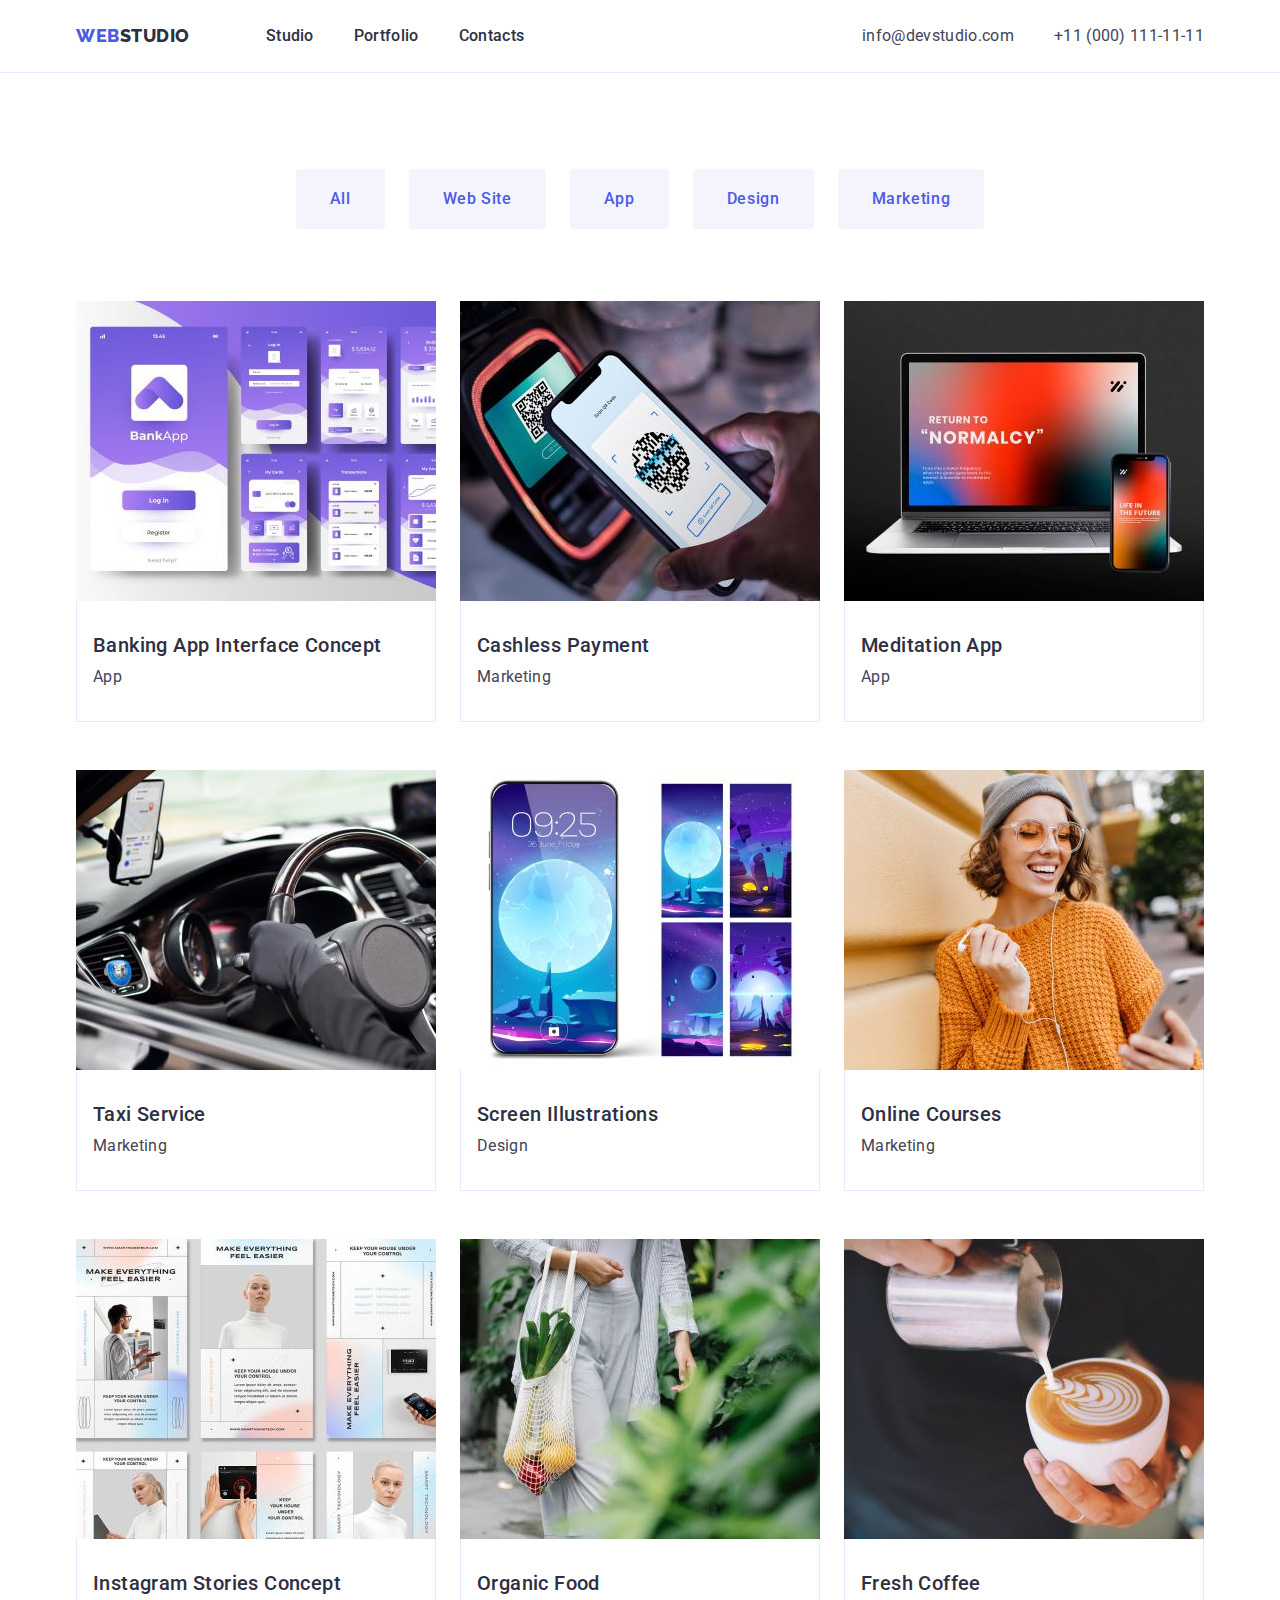
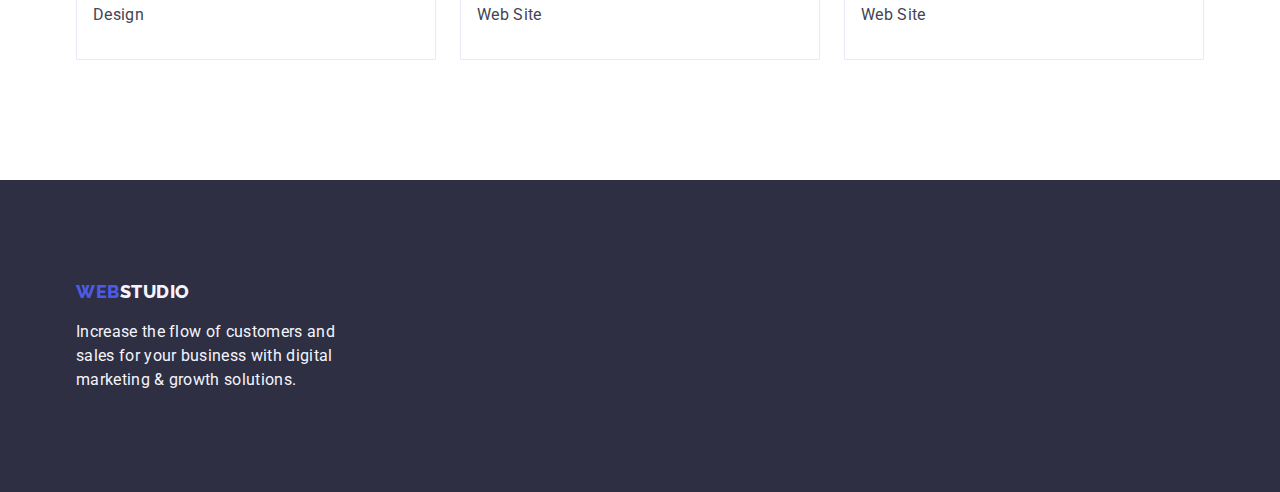
==== commit 585df60d: "autocheck-fix: update normalize link" ====
--- a/portfolio.html
+++ b/portfolio.html
@@ -18,7 +18,7 @@
     <!-- NORMALIZE -->
     <link
       rel="stylesheet"
-      href="node_modules/modern-normalize/modern-normalize.css"
+      href="https://cdnjs.cloudflare.com/ajax/libs/modern-normalize/2.0.0/modern-normalize.min.css"
     />
     <!-- FONTS -->
     <link rel="preconnect" href="https://fonts.googleapis.com" />
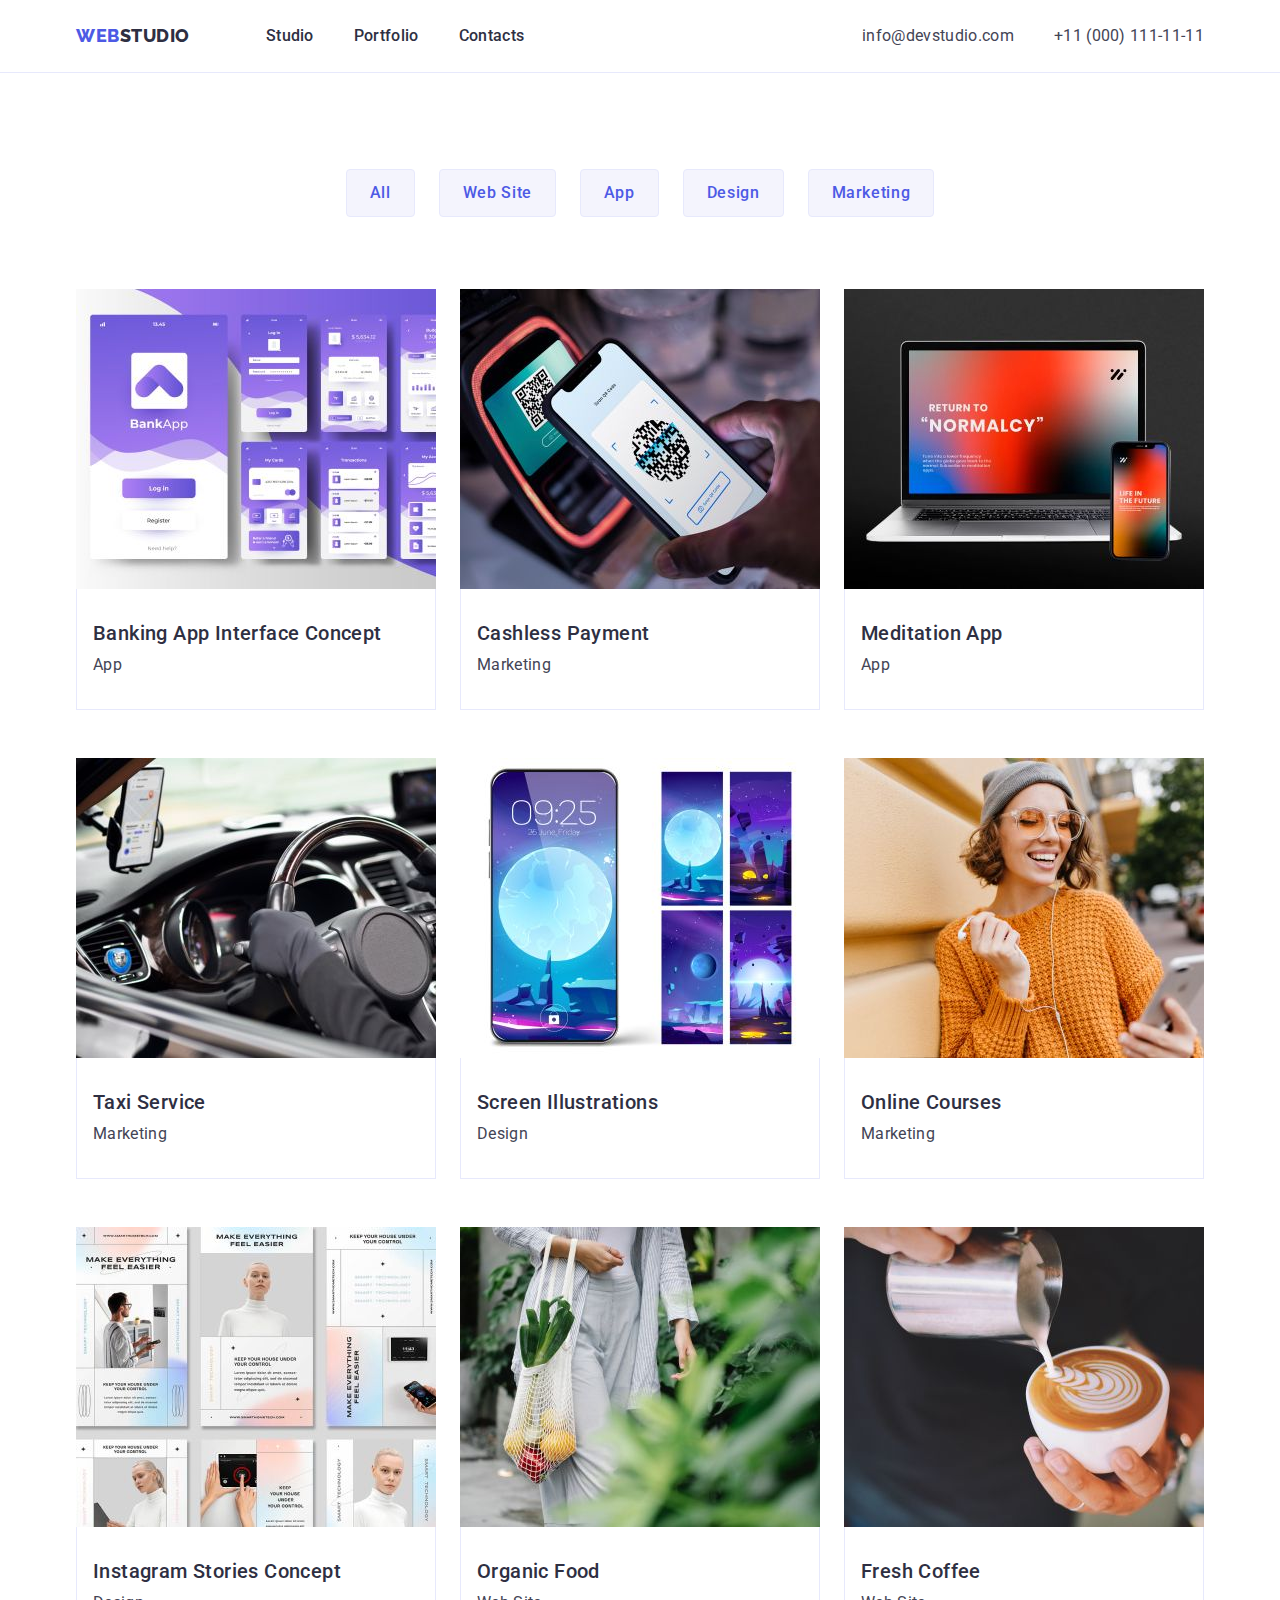
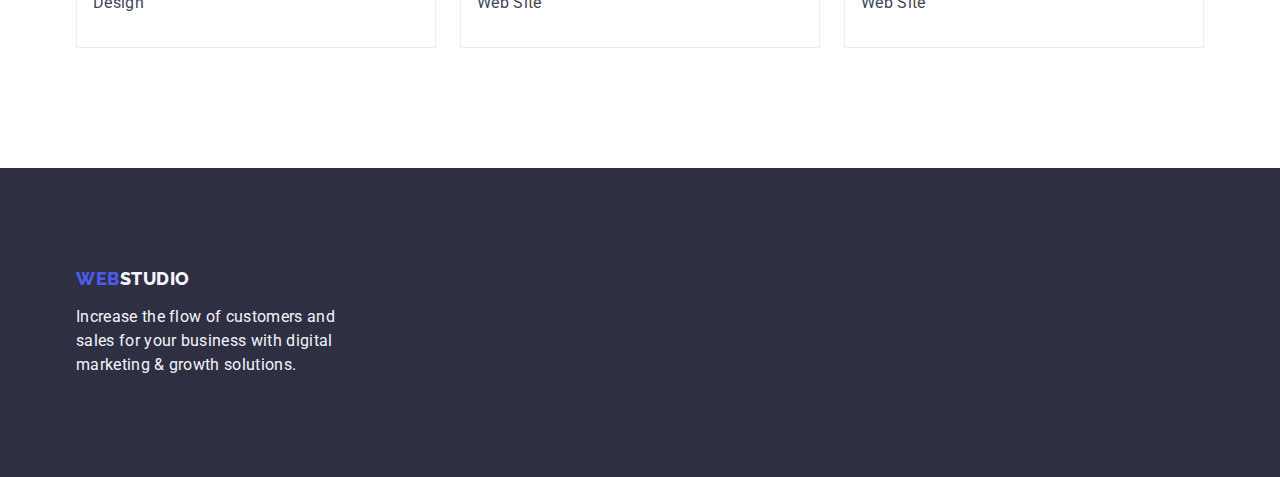
==== commit e1d3613d: "fix: remove duplicate styles" ====
--- a/portfolio.html
+++ b/portfolio.html
@@ -36,15 +36,15 @@
   <body>
     <!-- HEADER START -->
     <header class="header">
-      <div class="container">
+      <div class="container centered">
         <!-- NAVIGATION -->
-        <nav class="site-nav">
+        <nav class="site-nav centered">
           <!-- SITE LOGO -->
           <a class="site-logo link" href="./index.html" aria-label="site-logo">
             Web<span class="site-logo--light">Studio</span>
           </a>
           <!-- Link list -->
-          <ul class="nav-list list">
+          <ul class="nav-list centered list">
             <li class="nav-list-item">
               <a
                 class="nav-list-link link"
@@ -75,7 +75,7 @@
         </nav>
         <!-- CONTACTS -->
         <address class="contacts">
-          <ul class="contacts-list list">
+          <ul class="contacts-list centered list">
             <li class="contacts-list-item">
               <a
                 class="contacts-list-link link"
@@ -105,7 +105,7 @@
       <!-- PROJECT SECTION START -->
       <section class="portfolio">
         <div class="container">
-          <h1 class="visually-hidden title">Portfolio page</h1>
+          <h1 class="visually-hidden">Portfolio page</h1>
           <!-- FILTERS LIST-->
           <ul class="filters-list list">
             <li class="filters-list-item">
--- a/css/styles.css
+++ b/css/styles.css
@@ -27,6 +27,8 @@
   /* size */
   --desktop-width: 1158px;
   --container-padding: 15px;
+  /* list-gap */
+  --list-gap: 24px;
 }
 /**
   |============================
@@ -95,7 +97,7 @@
   text-transform: capitalize;
 }
 
-/* h2 */
+/* h2-index */
 .title {
   font-size: 36px;
   line-height: 1.11;
@@ -103,7 +105,8 @@
   letter-spacing: var(--letter-spacing);
   text-align: center;
 }
-/* h3 */
+/* h3-index
+   h2-portfolio */
 .subtitle {
   margin-bottom: 8px;
   font-size: 20px;
@@ -114,22 +117,27 @@
 }
 /* BUTTON */
 .button {
+  display: block;
   padding: 16px 32px;
   font-family: inherit;
   font-size: inherit;
   font-weight: 500;
   line-height: 1.5;
   letter-spacing: 0.04em;
-  border-color: transparent;
+  border: 0px solid transparent;
   border-radius: 4px;
-  text-align: center;
   cursor: pointer;
 }
 .button:hover,
 .button:focus {
   background-color: var(--pressed-state-color);
 }
-
+/* CENTERED */
+.centered {
+  display: flex;
+  justify-content: center;
+  align-items: center;
+}
 /**
   |============================
   | BASE STYLES END
@@ -142,14 +150,6 @@
 */
 .header {
   border-bottom: 1px solid var(--accent-color);
-}
-.header > .container,
-.site-nav,
-.nav-list,
-.contacts-list {
-  display: flex;
-  justify-content: center;
-  align-items: center;
 }
 
 /* NAVIGATION */
@@ -161,6 +161,7 @@
 }
 /* SITE LOGO */
 .site-logo {
+  display: inline-block;
   font-family: var(--logo-font);
   font-size: 18px;
   font-weight: 800;
@@ -240,43 +241,45 @@
 }
 
 .hero-button {
+  margin: auto;
+  min-width: 169px;
+  min-height: 56px;
   color: var(--white-color);
   background-color: var(--primary-brand-color);
+  box-shadow: 0px 4px 4px 0px rgba(0, 0, 0, 0.15);
 }
 
 /* ------------------------------------------------------------------------------------------------- */
 /* FEATURES */
-.features {
-  padding-bottom: 60px;
-}
+
 .features-list {
   display: flex;
-  justify-content: space-between;
+  gap: 24px;
 }
 .features-list-item {
-  --interval: 24px;
   flex-basis: calc(
-    (var(--desktop-width) - 2 * var(--container-padding) - 3 * var(--interval)) /
+    (var(--desktop-width) - 2 * var(--container-padding) - 3 * var(--list-gap)) /
       4
   );
 }
+/* .features-list-item */
 
 /* ------------------------------------------------------------------------------------------------- */
 /* SERVICES */
 .services {
-  padding-top: 60px;
-}
+  padding-top: 0;
+}
+
 .services .title {
   margin-bottom: 72px;
 }
 .services-list {
   display: flex;
-  justify-content: space-between;
+  gap: 24px;
 }
 .services-list-item {
-  --interval: 24px;
   flex-basis: calc(
-    (var(--desktop-width) - 2 * var(--container-padding) - 2 * var(--interval)) /
+    (var(--desktop-width) - 2 * var(--container-padding) - 2 * var(--list-gap)) /
       3
   );
 }
@@ -291,22 +294,21 @@
 }
 .team-list {
   display: flex;
-  justify-content: space-between;
+  gap: 24px;
 }
 .team-list-item {
-  --interval: 24px;
   flex-basis: calc(
-    (var(--desktop-width) - 2 * var(--container-padding) - 3 * var(--interval)) /
+    (var(--desktop-width) - 2 * var(--container-padding) - 3 * var(--list-gap)) /
       4
   );
   background-color: var(--white-color);
-}
-.team-list-wrapper {
-  padding: 32px 0;
   border-radius: 0px 0px 4px 4px;
   box-shadow: 0px 2px 1px 0px #2e2f4214, 0px 1px 1px 0px #2e2f4229,
     0px 1px 6px 0px #2e2f4214;
 }
+.team-list-wrapper {
+  padding: 32px 0;
+}
 
 .team-list-description {
   text-transform: capitalize;
@@ -322,11 +324,11 @@
   |============================
 */
 .footer {
-  padding: 101px 0 100px;
+  padding: 100px 0;
   background-color: var(--dark-color);
 }
 .footer .site-logo {
-  margin-bottom: 18px;
+  margin-bottom: 16px;
 }
 
 .footer-description {
@@ -349,40 +351,42 @@
 /* FILTERS */
 .filters-list {
   display: flex;
+  justify-content: center;
   margin-bottom: 72px;
-  justify-content: center;
 }
 .filters-list-item:not(:last-child) {
   margin-right: 24px;
 }
 .filters-button {
+  padding: 11px 23px;
+  min-width: 69px;
+  min-height: 48px;
   color: var(--primary-brand-color);
   background-color: var(--light-color);
+  border: 1px solid var(--accent-color);
 }
 .filters-button:hover,
 .filters-button:focus {
   color: var(--white-color);
+  border-color: transparent;
+  box-shadow: 0px 2px 2px 0px rgba(0, 0, 0, 0.12),
+    0px 2px 1px 0px rgba(0, 0, 0, 0.08), 0px 3px 1px 0px rgba(0, 0, 0, 0.1);
 }
 /* ------------------------------------------------------------------------------------------------- */
 /* PROJECTS */
 .projects-list {
   display: flex;
   flex-wrap: wrap;
-  justify-content: space-between;
+  gap: calc(var(--list-gap) * 2);
+  column-gap: var(--list-gap);
 }
 .projects-list-item {
-  --interval: 24px;
   flex-basis: calc(
-    (var(--desktop-width) - 2 * var(--container-padding) - 2 * var(--interval)) /
+    (var(--desktop-width) - 2 * var(--container-padding) - 2 * var(--list-gap)) /
       3
   );
 }
-/* .projects-list-item:not(:nth-child(3n)) {
-  margin-right: 24px;
-} */
-.projects-list-item:not(:nth-child(n + 7)) {
-  margin-bottom: 48px;
-}
+
 .projects-list-description {
   text-transform: capitalize;
 }
